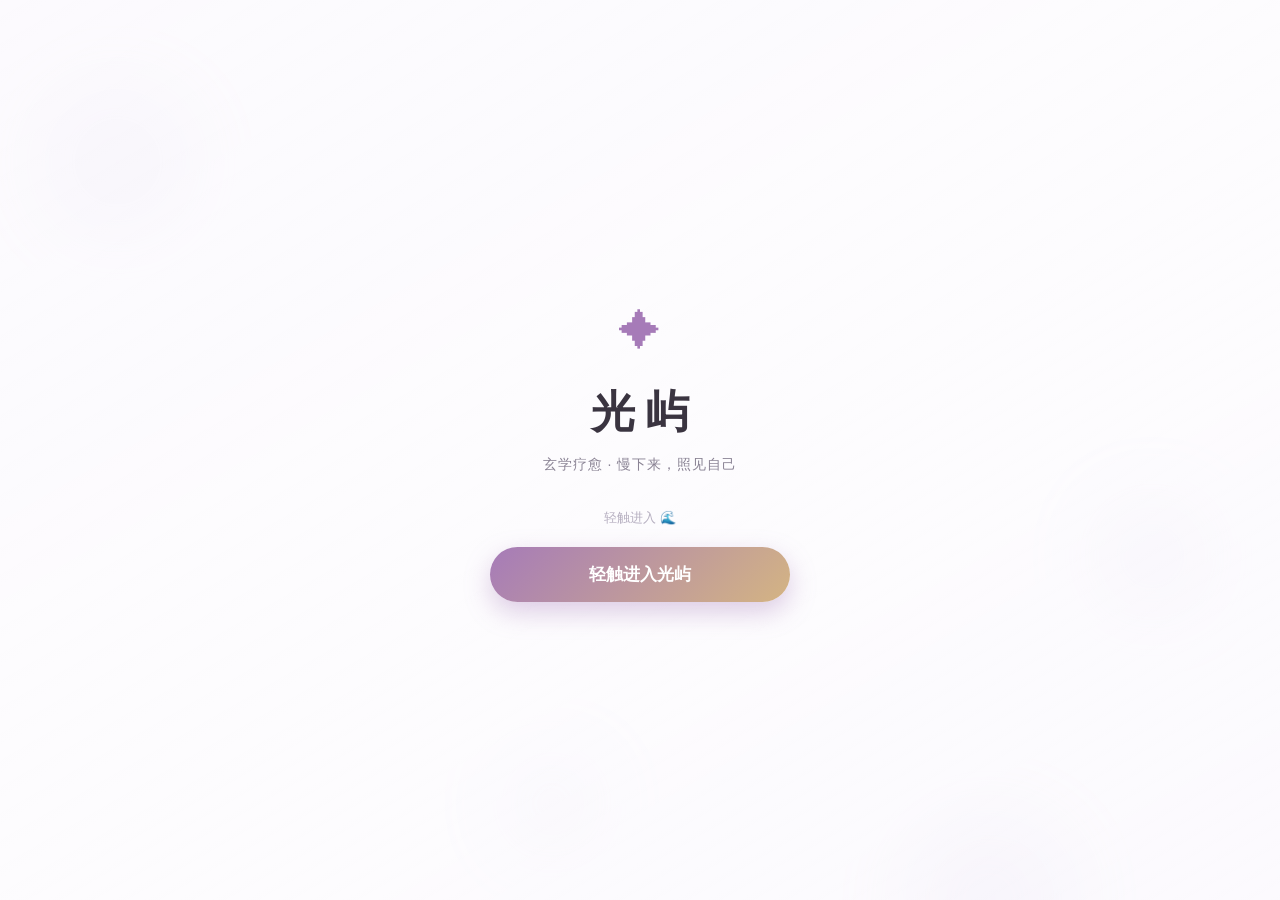
==== mp-mini/index.html @ 0a811ceb "xcx1.0 小程序1.0，缺少经文肯定语朗读版本" ====
<!DOCTYPE html>
<html lang="zh-CN">
<head>
  <meta charset="UTF-8">
  <meta name="viewport" content="width=device-width, initial-scale=1.0, maximum-scale=1.0, user-scalable=no">
  <meta name="theme-color" content="#faf7f2">
  <link rel="icon" href="data:image/svg+xml,%3Csvg xmlns='http://www.w3.org/2000/svg' viewBox='0 0 100 100'%3E%3Ctext y='0.9em' font-size='90'%3E%E2%9C%A6%3C/text%3E%3C/svg%3E">
  <title>光屿 · 玄学疗愈</title>
  <link rel="stylesheet" href="css/style.css">
</head>
<body>
  <!-- 顶部导航 -->
  <header class="topbar">
    <div class="topbar-inner">
      <div class="brand">
        <span class="brand-mark">✦</span>
        <span class="brand-name">光屿</span>
      </div>
      <div class="topbar-actions">
        <!-- 顶部音频按钮 已删除（小程序版无背景乐） -->
        <span class="date-label" id="todayLabel"></span>
      </div>
    </div>
  </header>

  <!-- 开屏 · 进入光屿 -->
  <div class="splash" id="splash">
    <div class="theme-bg" aria-hidden="true">
      <span class="orb o1"></span><span class="orb o2"></span><span class="orb o3"></span><span class="orb o4"></span>
    </div>
    <div class="splash-inner">
      <div class="splash-mark">✦</div>
      <h1 class="splash-name">光屿</h1>
      <p class="splash-sub">玄学疗愈 · 慢下来，照见自己</p>
      <p class="splash-tip" id="splashTip">轻触进入 🌊</p>
      <button class="splash-enter" id="btnEnter" type="button">轻触进入光屿</button>
    </div>
  </div>

  <!-- 主内容区 -->
  <main class="app">
    <!-- 页面：首页 -->
    <section class="page active" id="page-home">
      <!-- 今日肯定语卡片 已删除 -->

      <!-- 今日 Tips -->
      <div class="card tip-card">
        <div class="card-tag">今日小 Tips</div>
        <p class="tip-text" id="tipText">加载中…</p>
      </div>

      <!-- 每日一牌 -->
      <div class="card daily-card" id="dailyCard">
        <div class="card-tag">今日一牌 · 塔罗指引</div>
        <div class="daily-inner" id="dailyInner">
          <div class="daily-loading">正在抽牌…</div>
        </div>
        <div class="daily-actions">
          <button class="btn btn-ghost btn-sm" id="btnDailyShare" type="button">分享</button>
          <button class="btn btn-ghost btn-sm" id="btnDailyRedraw" type="button">再抽一次</button>
        </div>
      </div>

      <!-- 快速入口 -->
      <div class="quick-grid">
        <button class="quick-item" data-nav="wish">
          <span class="quick-icon">🌙</span>
          <span class="quick-label">许愿</span>
        </button>
        <button class="quick-item" data-nav="music">
          <span class="quick-icon">🎧</span>
          <span class="quick-label">定制音乐</span>
        </button>
      </div>
    </section>

    <!-- 页面：许愿显化 -->
    <section class="page" id="page-wish">
      <div class="page-head">
        <button class="btn-back" data-nav="home">‹</button>
        <h2 class="page-title">我的心愿</h2>
        <button class="btn btn-primary" id="btnNewWish" style="padding:8px 12px;font-size:18px;line-height:1;" title="许下心愿">+</button>
      </div>

      <div class="wish-list" id="wishList"></div>
      <div class="empty-state" id="wishEmpty">
        <p class="empty-icon">🕯️</p>
        <p>还没有愿望，许下你的第一个心愿吧</p>
      </div>
    </section>

    <!-- 页面：定制音乐 -->
    <section class="page" id="page-music">
      <div class="page-head">
        <button class="btn-back" data-nav="home">‹</button>
        <h2 class="page-title">定制音乐</h2>
      </div>
      <div class="subtabs" id="musicTabs">
        <button class="subtab active" type="button" data-sub="custom">🎵 定制</button>
        <button class="subtab" type="button" data-sub="lib">📚 伴奏库</button>
        <!-- 经文库子项已删除 -->
      </div>

      <!-- 定制流程 -->
      <div id="musicCustom">
      <div class="card">
        <div class="card-tag">定制你的高能量 Sub</div>
        <form id="musicForm" class="music-form">
          <div class="form-group">
            <label>显化目标</label>
            <div class="chip-group" id="goalChips">
              <button type="button" class="chip active" data-goal="爱情">爱情</button>
              <button type="button" class="chip" data-goal="财富">财富</button>
              <button type="button" class="chip" data-goal="健康">健康</button>
              <button type="button" class="chip" data-goal="内在平静">内在平静</button>
              <button type="button" class="chip" data-goal="事业">事业</button>
            </div>
          </div>
          <div class="form-group">
            <label>愿望提示词（告诉 AI 你想要什么）</label>
            <textarea id="wishPrompt" rows="2" maxlength="100" placeholder="例如：今年存下 20 万 / 想遇到对的人 / 想睡个好觉… AI 会为你自动匹配目标、风格和特效音"></textarea>
          </div>
          <div class="form-group">
            <label>能量频率</label>
            <div class="chip-group" id="freqChips">
              <button type="button" class="chip active" data-freq="432">432 Hz</button>
              <button type="button" class="chip" data-freq="528">528 Hz</button>
              <button type="button" class="chip" data-freq="639">639 Hz</button>
              <button type="button" class="chip" data-freq="741">741 Hz</button>
            </div>
          </div>
          <div class="form-group">
            <label>伴奏风格</label>
            <div class="chip-group" id="styleChips">
              <button type="button" class="chip active" data-style="auto">AI 自动匹配</button>
              <button type="button" class="chip" data-style="浪漫流行">浪漫流行</button>
              <button type="button" class="chip" data-style="轻快民谣">轻快民谣</button>
              <button type="button" class="chip" data-style="空灵氛围">空灵氛围</button>
              <button type="button" class="chip" data-style="钢琴叙事">钢琴叙事</button>
              <button type="button" class="chip" data-style="温暖治愈">温暖治愈</button>
              <button type="button" class="chip" data-style="清新流行">清新流行</button>
            </div>
          </div>
          <div class="form-group">
            <label>氛围特效音（可多选）</label>
            <div class="chip-group" id="fxChips">
              <button type="button" class="chip" data-fx="rain">🌧️ 细雨</button>
              <button type="button" class="chip" data-fx="waves">🌊 海浪</button>
              <button type="button" class="chip" data-fx="stream">🏞️ 溪流</button>
              <button type="button" class="chip" data-fx="fire">🔥 篝火</button>
              <button type="button" class="chip" data-fx="birds">🐦 鸟鸣</button>
              <button type="button" class="chip" data-fx="chime">🎐 风铃</button>
              <button type="button" class="chip" data-fx="coins">🪙 金币</button>
            </div>
          </div>
          <div class="form-group">
            <label>时长</label>
            <div class="chip-group" id="durChips">
              <button type="button" class="chip" data-dur="5">5 分钟</button>
              <button type="button" class="chip active" data-dur="10">10 分钟</button>
              <button type="button" class="chip" data-dur="15">15 分钟</button>
            </div>
          </div>
          <div class="form-group">
            <label>给这段音乐取名（可选）</label>
            <input type="text" id="musicName" placeholder="例如：睡前显化 · 爱情" maxlength="30">
          </div>
          <label class="toggle-row" style="display:none;">
            <input type="checkbox" id="withScripture">
            <span>📜 加入高能量肯定语（随音乐循环诵读）</span>
          </label>
          <button type="submit" class="btn btn-primary btn-block" id="btnGenerate">生成我的定制音乐</button>
        </form>
      </div>

      <!-- 生成结果 / 播放器（带主题动态背景） -->
      <div class="card player-card" id="playerCard" style="display:none;">
        <div class="theme-bg" aria-hidden="true">
          <canvas class="theme-fx"></canvas>
          <span class="orb o1"></span><span class="orb o2"></span><span class="orb o3"></span>
        </div>
        <div class="player-inner">
          <div class="player-visual" id="playerVisual" title="点击进入沉浸模式">✦</div>
          <div class="player-title" id="playerTitle">定制音乐</div>
          <div class="player-sub" id="playerSub"></div>
          <div class="player-controls">
            <button class="btn btn-primary" id="btnPlayPause">播放</button>
            <button class="btn btn-ghost" id="btnDownload">下载</button>
            <button class="btn btn-ghost" id="btnImmersive">沉浸</button>
          </div>
          <p class="player-note" id="playerNote"></p>
          <!-- 沉浸模式经文朗读 已删除 -->
        </div>
      </div>

      </div><!-- /musicCustom -->

      <!-- 伴奏库（内置免版权曲库 + 我的上传，统一搜索筛选） -->
      <div id="musicLib">
      <div class="card">
        <div class="card-tag">🎵 伴奏库</div>
        <p class="upload-hint">内置免版权合成曲库，开箱即播、可下载；也能上传你自己的 mp3 当专属伴奏。</p>
        <div class="lib-tools">
          <input type="text" id="libSearch" class="lib-search" placeholder="搜索曲名 / 标签 / 主题…">
          <div class="chip-group lib-filter" id="libFilterChips">
            <button type="button" class="chip active" data-goal="all">全部</button>
            <button type="button" class="chip" data-goal="爱情">爱情</button>
            <button type="button" class="chip" data-goal="财富">财富</button>
            <button type="button" class="chip" data-goal="健康">健康</button>
            <button type="button" class="chip" data-goal="内在平静">内在平静</button>
            <button type="button" class="chip" data-goal="事业">事业</button>
          </div>
        </div>
        <div class="lib-section">
          <div class="lib-section-title">✨ 预置曲库</div>
          <div class="music-list" id="presetList"></div>
        </div>
        <div class="lib-section">
          <div class="lib-section-title">📥 我上传的</div>
          <div class="form-group">
            <label>上传主题</label>
            <div class="chip-group" id="importGoalChips">
              <button type="button" class="chip active" data-goal="爱情">爱情</button>
              <button type="button" class="chip" data-goal="财富">财富</button>
              <button type="button" class="chip" data-goal="健康">健康</button>
              <button type="button" class="chip" data-goal="内在平静">内在平静</button>
              <button type="button" class="chip" data-goal="事业">事业</button>
            </div>
          </div>
          <button type="button" class="btn btn-ghost btn-block" id="btnImportMusic">＋ 上传音乐文件</button>
          <input type="file" id="importFileInput" accept="audio/*,.mp3,.wav,.m4a,.ogg" multiple style="display:none;">
          <div class="music-list" id="importList"></div>
        </div>
      </div>
      </div><!-- /musicLib -->

      <!-- 子板块：经文库 已删除 -->
    </section>

    <!-- 页面：占卜（塔罗 + 星骰） -->
    <section class="page" id="page-divination">
      <div class="page-head">
        <h2 class="page-title">🔮 占卜 · 指引</h2>
      </div>
      <div class="subtabs" id="divTabs">
        <button class="subtab active" type="button" data-sub="tarot">🔮 塔罗</button>
        <button class="subtab" type="button" data-sub="stardice">🔯 星骰</button>
        <button class="subtab" type="button" data-sub="oracle">🃏 神谕卡</button>
        <button class="subtab" type="button" data-sub="runes">ᚱ 卢恩</button>
        <button class="subtab" type="button" data-sub="pendulum">🪀 灵摆</button>
      </div>
      <div id="divTarot">
      <div class="page-head">
        <button class="btn-back" id="tarotBack" style="display:none;">‹</button>
        <h2 class="page-title" id="tarotTitle">🔮 塔罗 · 牌阵解读</h2>
      </div>

      <!-- 步骤一：提问 + 选排阵 -->
      <div class="card" id="tarotSetup">
        <div class="card-tag">先提问 · 选排阵 · 洗牌抽牌</div>
        <div class="form-group">
          <label>你此刻想问的问题（心里默念也行）</label>
          <textarea id="tarotQuestion" class="tarot-question" rows="2" maxlength="60" placeholder="例如：这段时间我在感情上该注意什么？"></textarea>
        </div>
        <div class="form-group">
          <label>选择排阵</label>
          <div class="spread-chips" id="spreadChips">
            <button type="button" class="spread-chip active" data-spread="time">三张阵 · 过去/现在/未来</button>
            <button type="button" class="spread-chip" data-spread="rel">关系阵 · 你/对方/走向</button>
            <button type="button" class="spread-chip" data-spread="choice">抉择阵 · 现状/A/B</button>
          </div>
        </div>
        <button type="button" class="btn btn-primary btn-block" id="btnShuffle">🔀 去洗牌抽牌</button>
        <p class="tarot-tip" id="tarotTip">写下问题、选好排阵，再洗牌抽牌。</p>
      </div>

      <!-- 步骤二：从 78 张里亲手抽牌 -->
      <div class="card" id="tarotDraw" style="display:none;">
        <div class="card-tag" id="tarotDrawTag">凭直觉抽牌</div>
        <div class="tarot-progress">
          <div class="tarot-progress-bar"><span class="tarot-progress-fill" id="tarotProgressFill"></span></div>
          <div class="tarot-progress-label" id="tarotProgressLabel">已抽 0 / 3</div>
        </div>
        <p class="tarot-tip" id="tarotDrawTip">闭上眼，凭第一直觉轻触牌背抽牌；抽满即自动开牌。</p>
        <div class="tarot-deck-grid" id="tarotDeckGrid"></div>
        <div class="tarot-actions">
          <button type="button" class="btn btn-ghost btn-sm" id="btnBackSetup">返回修改</button>
          <button type="button" class="btn btn-ghost btn-sm" id="btnReshuffle">重新洗牌</button>
        </div>
      </div>

      <!-- 步骤三：牌阵结果 + 解读 -->
      <div class="card" id="tarotResult" style="display:none;">
        <div class="card-tag" id="posCardTag">牌阵</div>
        <div class="tarot-positions" id="tarotPositions"></div>
        <div class="tarot-actions" id="tarotResultActions" style="display:none;">
          <button type="button" class="btn btn-ghost btn-sm" id="btnRedraw">重新抽牌</button>
          <button type="button" class="btn btn-ghost btn-sm" id="btnTarotShare">分享</button>
        </div>
      </div>

      <div class="card tarot-read-card" id="tarotRead" style="display:none;"></div>
      <div class="tarot-lightbox" id="tarotLightbox" style="display:none;"><div class="lb-body"></div></div>
      </div>

      <!-- 子板块：星骰（合并自原 page-stardice） -->
      <div id="divStardice" style="display:none;">
        <div class="page-head">
          <h2 class="page-title">🔯 星骰 · 星象指引</h2>
        </div>

        <div class="card">
          <div class="card-tag">三枚星骰 · 行星 / 星座 / 宫位</div>
          <p class="upload-hint">星骰（Astral Dice）是西方星象占卜：行星骰说「什么能量」、星座骰说「以什么姿态」、宫位骰说「落在哪个人生领域」。静心默念问题，掷下三枚。</p>
          <div class="form-group">
            <label>你此刻想问的问题（心里默念也行）</label>
            <textarea id="astroQuestion" class="tarot-question" rows="2" maxlength="60" placeholder="例如：这段时间我该把精力放在哪里？"></textarea>
          </div>
          <button type="button" class="btn btn-primary btn-block" id="btnAstroRoll">🎲 掷三枚星骰</button>
        </div>

        <div class="card" id="astroResult" style="display:none;">
          <div class="card-tag">星骰落定</div>
          <div class="astro-dice" id="astroDice"></div>
          <div class="astro-reading" id="astroReading"></div>
          <div class="tarot-actions">
            <button type="button" class="btn btn-ghost btn-sm" id="btnAstroAgain">再掷一次</button>
          </div>
        </div>

        <div class="card" id="astroHistoryCard" style="display:none;">
          <div class="card-tag">最近的星骰</div>
          <div id="astroHistory"></div>
        </div>
      </div>

      <!-- 子板块：神谕卡 -->
      <div id="divOracle" style="display:none;">
        <div class="page-head">
          <h2 class="page-title">🃏 神谕卡 · 直觉指引</h2>
        </div>
        <div class="card">
          <div class="card-tag">静心默念你的问题，抽一张</div>
          <p class="upload-hint">神谕卡是给直觉的一句温柔提醒，不是预言。你心里早就知道答案，它只是帮你听见。</p>
          <button type="button" class="btn btn-primary btn-block" id="btnOracleDraw">🃏 抽一张神谕卡</button>
        </div>
        <div class="card" id="oracleResult" style="display:none;">
          <div class="oracle-card" id="oracleCard"></div>
          <div class="tarot-actions">
            <button type="button" class="btn btn-ghost btn-sm" id="btnOracleAgain">再抽一张</button>
          </div>
        </div>
        <div class="card" id="oracleHistoryCard" style="display:none;">
          <div class="card-tag">最近抽过的神谕卡</div>
          <div id="oracleHistory"></div>
        </div>
      </div>

      <!-- 子板块：卢恩符文 -->
      <div id="divRunes" style="display:none;">
        <div class="page-head">
          <h2 class="page-title">ᚱ 卢恩符文 · 北欧古字母</h2>
        </div>
        <div class="card">
          <div class="card-tag">想一件事，掷出一枚符文</div>
          <p class="upload-hint">卢恩是北欧古老的符号，每一枚都带着一种能量与提醒。当作自我对话的入口就好。</p>
          <button type="button" class="btn btn-primary btn-block" id="btnRuneDraw">ᚱ 掷一枚符文</button>
        </div>
        <div class="card" id="runeResult" style="display:none;">
          <div class="rune-card" id="runeCard"></div>
          <div class="tarot-actions">
            <button type="button" class="btn btn-ghost btn-sm" id="btnRuneAgain">再掷一枚</button>
          </div>
        </div>
        <div class="card" id="runeHistoryCard" style="display:none;">
          <div class="card-tag">最近掷出的符文</div>
          <div id="runeHistory"></div>
        </div>
      </div>

      <!-- 子板块：灵摆 -->
      <div id="divPendulum" style="display:none;">
        <div class="page-head">
          <h2 class="page-title">🪀 灵摆 · 是/否指引</h2>
        </div>
        <div class="card">
          <div class="card-tag">在心里问一个能答"是/否"的问题</div>
          <p class="upload-hint">灵摆帮你把潜意识里的倾向，显成"是 / 否 / 再等等"。它映的是你已有的感觉，不是标准答案。</p>
          <div class="form-group">
            <label>你的问题（心里问也行）</label>
            <textarea id="pendulumQuestion" class="tarot-question" rows="2" maxlength="60" placeholder="例如：这件事现在适合推进吗？"></textarea>
          </div>
          <button type="button" class="btn btn-primary btn-block" id="btnPendulumAsk">🪀 让灵摆回答</button>
        </div>
        <div class="card" id="pendulumResult" style="display:none;">
          <div class="pendulum-ans" id="pendulumAns"></div>
          <div class="tarot-actions">
            <button type="button" class="btn btn-ghost btn-sm" id="btnPendulumAgain">再问一次</button>
          </div>
        </div>
        <div class="card" id="pendulumHistoryCard" style="display:none;">
          <div class="card-tag">最近的灵摆回答</div>
          <div id="pendulumHistory"></div>
        </div>
      </div>
    </section>

    <!-- 页面：命理（八字 + 紫微） -->
    <section class="page" id="page-destiny">
      <div class="page-head">
        <h2 class="page-title">📿 命理</h2>
      </div>
      <div class="subtabs" id="destTabs">
        <button class="subtab active" type="button" data-sub="fate">📿 八字</button>
        <button class="subtab" type="button" data-sub="ziwei">🪐 紫微斗数</button>
        <button class="subtab" type="button" data-sub="astro">🌞 星盘</button>
        <button class="subtab" type="button" data-sub="numero">🔢 数字命理</button>
      </div>
      <div id="destFate">
      <div class="page-head">
        <h2 class="page-title">📿 命理 · 八字</h2>
      </div>

      <div class="card">
        <div class="card-tag">你的四柱八字</div>
        <p class="upload-hint">输入出生信息，本地即时排盘。仅供趣味参考，不作专业命理依据。</p>
        <form id="fateForm" class="music-form">
          <div class="form-group">
            <label>出生日期</label>
            <input type="date" id="fateDate" required>
          </div>
          <div class="form-group">
            <label>出生时辰（可选，越准越完整）</label>
            <select id="fateHour">
              <option value="">不详 / 暂不填</option>
              <option value="0">子时 23:00–00:59</option>
              <option value="1">丑时 01:00–02:59</option>
              <option value="3">寅时 03:00–04:59</option>
              <option value="5">卯时 05:00–06:59</option>
              <option value="7">辰时 07:00–08:59</option>
              <option value="9">巳时 09:00–10:59</option>
              <option value="11">午时 11:00–12:59</option>
              <option value="13">未时 13:00–14:59</option>
              <option value="15">申时 15:00–16:59</option>
              <option value="17">酉时 17:00–18:59</option>
              <option value="19">戌时 19:00–20:59</option>
              <option value="21">亥时 21:00–22:59</option>
              <option value="23">晚子时 23:00–23:59（取次日日干）</option>
            </select>
          </div>
          <div class="form-group">
            <label>性别（可选，仅作记录）</label>
            <div class="chip-group" id="fateGenderChips">
              <button type="button" class="chip" data-gender="男">男</button>
              <button type="button" class="chip" data-gender="女">女</button>
            </div>
          </div>
          <button type="submit" class="btn btn-primary btn-block" id="btnFate">解读我的八字</button>
        </form>
      </div>

      <div class="card fate-result" id="fateResult" style="display:none;">
        <div class="fate-pillars" id="fatePillars"></div>
        <div class="fate-row">
          <span class="fate-k">日主</span>
          <span class="fate-v" id="fateDayMaster"></span>
        </div>
        <div class="fate-row">
          <span class="fate-k">身强身弱</span>
          <span class="fate-v" id="fateStrength"></span>
        </div>
        <div class="fate-elements">
          <div class="fate-elements-title">五行分布</div>
          <div class="wu-bars" id="fateWuBars"></div>
        </div>
        <div class="fate-note" id="fateNote"></div>
        <div class="tarot-actions"><button type="button" class="btn btn-ghost btn-sm" id="btnFateShare">分享</button></div>
        <p class="fate-disclaimer">＊ 以上为趣味算法排盘，节气以公历近似日期估算，仅供自我觉察与放松参考，请勿用于人生重大决策。</p>
      </div>
      </div>

      <!-- 子板块：紫微（合并自原 page-ziwei） -->
      <div id="destZiwei" style="display:none;">
        <div class="page-head">
          <h2 class="page-title">🪐 命理 · 紫微斗数</h2>
        </div>

        <div class="card">
          <div class="card-tag">排出你的紫微命盘</div>
          <p class="upload-hint">输入出生信息，本地即时排盘。趣味参考，不作专业命理依据。</p>
          <form id="ziweiForm" class="music-form">
            <div class="form-group">
              <label>出生日期</label>
              <input type="date" id="ziweiDate" required>
            </div>
            <div class="form-group">
              <label>出生时辰（可选，越准越完整）</label>
              <select id="ziweiHour">
                <option value="">不详 / 暂不填</option>
                <option value="0">子时 23:00–00:59</option>
                <option value="1">丑时 01:00–02:59</option>
                <option value="3">寅时 03:00–04:59</option>
                <option value="5">卯时 05:00–06:59</option>
                <option value="7">辰时 07:00–08:59</option>
                <option value="9">巳时 09:00–10:59</option>
                <option value="11">午时 11:00–12:59</option>
                <option value="13">未时 13:00–14:59</option>
                <option value="15">申时 15:00–16:59</option>
                <option value="17">酉时 17:00–18:59</option>
                <option value="19">戌时 19:00–20:59</option>
                <option value="21">亥时 21:00–22:59</option>
                <option value="23">晚子时 23:00–23:59（取次日日干）</option>
              </select>
            </div>
            <div class="form-group">
              <label>性别（可选，仅作记录）</label>
              <div class="chip-group" id="ziweiGenderChips">
                <button type="button" class="chip" data-gender="男">男</button>
                <button type="button" class="chip" data-gender="女">女</button>
              </div>
            </div>
            <button type="submit" class="btn btn-primary btn-block" id="btnZiwei">排出我的命盘</button>
          </form>
        </div>

        <div class="card ziwei-result" id="ziweiResult" style="display:none;">
          <div class="ziwei-summary" id="ziweiSummary"></div>
          <div class="ziwei-board" id="ziweiBoard"></div>
          <div class="ziwei-sihua" id="ziweiSihua"></div>
          <div class="ziwei-legend" id="ziweiLegend"></div>
          <div class="tarot-actions"><button type="button" class="btn btn-ghost btn-sm" id="btnZiweiShare">分享</button></div>
          <p class="ziwei-disclaimer">＊ 以上为趣味算法排盘，以公历生日近似（忽略精确农历/闰月/节气），仅供自我觉察与放松参考，请勿用于人生重大决策。</p>
        </div>
      </div>

      <!-- 子板块：西洋星盘（太阳 / 月亮 / 上升 排盘） -->
      <div id="destAstro" style="display:none;">
        <div class="page-head">
          <h2 class="page-title">🌞 命理 · 西洋星盘</h2>
        </div>
        <div class="card">
          <div class="card-tag">出生信息</div>
          <p class="upload-hint">填写出生日期、具体时间与出生地（市 + 区），为你排出十行星落座、十二宫位与相位，再做解读。时间的准确度直接决定上升与宫位，越准越接近真实。趣味参考，非专业占星依据。</p>
          <form id="astroForm" class="music-form">
            <div class="form-group">
              <label>出生日期</label>
              <input type="date" id="astroDate" required>
            </div>
            <div class="form-group">
              <label>出生时间</label>
              <input type="time" id="astroTime" required>
              <small class="form-hint">用于推算上升星座与十二宫位</small>
            </div>
            <div class="form-two">
              <div class="form-group">
                <label>出生城市</label>
                <select id="astroCity"></select>
              </div>
              <div class="form-group">
                <label>区 / 县</label>
                <select id="astroDistrict"></select>
              </div>
            </div>
            <button type="submit" class="btn btn-primary btn-block" id="btnAstro">排出我的星盘</button>
          </form>
        </div>
        <div class="card astro-result" id="astroResultNatal" style="display:none;">
          <div class="card-tag">本命星盘</div>
          <div class="chart-wrap" id="astroWheel"></div>
          <div class="chart-legend" id="astroLegend"></div>
          <div class="astro-big3" id="astroBig3"></div>
          <div class="astro-sec-title">行星落座</div>
          <div class="astro-table" id="astroPlanets"></div>
          <div class="astro-sec-title" id="astroAspectTitle">主要相位</div>
          <div class="astro-aspects" id="astroAspects"></div>
          <div class="astro-sec-title">解读</div>
          <div class="astro-readings" id="astroReadings"></div>
          <div class="tarot-actions">
            <button type="button" class="btn btn-ghost btn-sm" id="btnAstroSynastry">双人合盘</button>
            <button type="button" class="btn btn-ghost btn-sm" id="btnAstroShare">分享</button>
          </div>
          <div class="astro-synastry" id="astroSynastry" style="display:none;"></div>
        </div>
        <div class="card" id="astroWhistoryCard" style="display:none;">
          <div class="card-tag">排过的星盘</div>
          <div id="astroWhistory"></div>
        </div>
      </div>

      <!-- 子板块：数字命理 -->
      <div id="destNumero" style="display:none;">
        <div class="page-head">
          <h2 class="page-title">🔢 命理 · 数字命理</h2>
        </div>
        <div class="card">
          <div class="card-tag">生命数字 Life Path</div>
          <p class="upload-hint">用出生年月日算出你的生命数字，看看这辈子偏爱的节奏与课题。趣味参考。</p>
          <form id="numeroForm" class="music-form">
            <div class="form-group">
              <label>出生日期</label>
              <input type="date" id="numeroDate" required>
            </div>
            <button type="submit" class="btn btn-primary btn-block" id="btnNumero">算出我的生命数字</button>
          </form>
        </div>
        <div class="card numero-result" id="numeroResult" style="display:none;">
          <div class="numero-num" id="numeroNum"></div>
          <div class="numero-name" id="numeroName"></div>
          <div class="numero-text" id="numeroText"></div>
          <div class="tarot-actions">
            <button type="button" class="btn btn-ghost btn-sm" id="btnNumeroShare">分享</button>
          </div>
        </div>
      </div>
    </section>

    <!-- 页面：我的 -->
    <section class="page" id="page-mine">
      <div class="page-head">
        <h2 class="page-title">我的光屿</h2>
      </div>

      <!-- 身份区（展示态 / 编辑态） -->
      <div class="card mine-profile" id="mineProfileView">
        <div class="mine-hero">
          <button class="mine-avatar" id="mineAvatar" type="button" title="点击更换头像">🌟</button>
          <div class="mine-id">
            <div class="mine-name-row">
              <span class="mine-name" id="mineName">旅人</span>
              <span class="mine-badge" id="mineLevel">初见</span>
            </div>
            <div class="mine-mood" id="mineMood">在这里，慢下来，照见自己。</div>
            <div class="mine-since" id="mineSince"></div>
          </div>
          <button class="btn btn-ghost btn-sm" id="btnEditProfile" type="button">编辑</button>
        </div>
      </div>

      <div class="card mine-edit" id="mineProfileEdit" style="display:none;">
        <div class="card-tag">编辑我的资料</div>
        <div class="form-group">
          <label>选择头像</label>
          <div class="mine-avatar-grid" id="mineAvatarGrid"></div>
        </div>
        <div class="form-group">
          <label>昵称</label>
          <input type="text" id="editName" maxlength="12" placeholder="给自己起个名字">
        </div>
        <div class="form-group">
          <label>此刻心情 / 签名</label>
          <input type="text" id="editMood" maxlength="30" placeholder="写一句此刻的心情">
        </div>
        <div class="mine-edit-actions">
          <button class="btn btn-ghost btn-sm" id="btnCancelEdit" type="button">取消</button>
          <button class="btn btn-primary btn-sm" id="btnSaveProfile" type="button">保存</button>
        </div>
      </div>

      <!-- 数据看板 -->
      <div class="card">
        <div class="card-tag">我的疗愈足迹</div>
        <div class="mine-stats" id="mineStats"></div>
      </div>

      <!-- 命理画像速览 -->
      <div class="card" id="mineBaziCard">
        <div class="card-tag">命理画像 · 八字速览</div>
        <div id="mineBazi"></div>
      </div>

      <!-- 我的内容归档 -->
      <div class="card">
        <div class="card-tag">我的内容</div>
        <div class="mine-subtabs" id="mineSubTabs">
          <button class="mine-subtab active" type="button" data-arc="wishes">愿望</button>
          <button class="mine-subtab" type="button" data-arc="affirm">收藏肯定语</button>
          <button class="mine-subtab" type="button" data-arc="tarot">塔罗记录</button>
        </div>
        <div id="mineArchive"></div>
      </div>

      <!-- 成就分享卡 -->
      <div class="card">
        <div class="card-tag">成就分享卡</div>
        <p class="upload-hint">把你在光屿的疗愈足迹，生成一张专属卡片，保存或分享给朋友。</p>
        <button class="btn btn-primary btn-block" id="btnShareCard" type="button">生成我的光屿卡片</button>
        <div id="mineShareCard" style="display:none;"></div>
      </div>

      <!-- 升级 / 真人导师（规划入口） -->
      <div class="card">
        <div class="card-tag">进阶疗愈</div>
        <div class="mine-entry-list">
          <button class="mine-entry" id="entryVip" type="button">
            <span class="mine-entry-icon">👑</span>
            <span class="mine-entry-txt"><b>光屿会员</b><i>解锁全部频率 · AI 无限对话 · 专属牌阵</i></span>
            <span class="mine-entry-tag">规划中</span>
          </button>
          <button class="mine-entry" id="entryMentor" type="button">
            <span class="mine-entry-icon">🕊️</span>
            <span class="mine-entry-txt"><b>真人疗愈导师</b><i>1v1 对话 · 工作坊 · 定制疗程</i></span>
            <span class="mine-entry-tag">规划中</span>
          </button>
        </div>
      </div>

      <!-- 设置 -->
      <div class="card">
        <div class="card-tag">设置</div>
        <div class="mine-entry-list">
          <button class="mine-entry" id="btnExportData" type="button">
            <span class="mine-entry-icon">📤</span>
            <span class="mine-entry-txt"><b>导出我的数据</b><i>把愿望、记录备份成 JSON 文件</i></span>
            <span class="mine-entry-arrow">›</span>
          </button>
          <button class="mine-entry" id="btnClearData" type="button">
            <span class="mine-entry-icon">🧹</span>
            <span class="mine-entry-txt mine-danger"><b>清空本地数据</b><i>删除本机全部记录，不可恢复</i></span>
            <span class="mine-entry-arrow">›</span>
          </button>
        </div>
        <p class="mine-disclaimer">
          ＊ 你的数据全部保存在本机浏览器，不上传服务器。
          塔罗与命理内容为趣味参考，不构成专业心理或命理建议；
          如你正经历强烈情绪困扰，请及时寻求专业帮助。
        </p>
      </div>
    </section>

  </main>

  <!-- 底部 Tab 栏 -->
  <nav class="tabbar">
    <button class="tab-item active" data-nav="home">
      <span class="tab-icon">✦</span>
      <span class="tab-label">今日</span>
    </button>
    <button class="tab-item" data-nav="wish">
      <span class="tab-icon">🌙</span>
      <span class="tab-label">许愿</span>
    </button>
    <button class="tab-item" data-nav="music">
      <span class="tab-icon">🎧</span>
      <span class="tab-label">音乐</span>
    </button>
    <button class="tab-item" data-nav="divination">
      <span class="tab-icon">🔮</span>
      <span class="tab-label">占卜</span>
    </button>
    <button class="tab-item" data-nav="destiny">
      <span class="tab-icon">📿</span>
      <span class="tab-label">命理</span>
    </button>
    <button class="tab-item" data-nav="mine">
      <span class="tab-icon">🪷</span>
      <span class="tab-label">我的</span>
    </button>
  </nav>

  <!-- 许愿弹窗 -->
  <div class="modal" id="wishModal" style="display:none;">
    <div class="modal-mask" data-close="wishModal"></div>
    <div class="modal-body">
      <div class="modal-head">
        <h3 id="wishModalTitle">许下心愿</h3>
        <button class="modal-close" data-close="wishModal">✕</button>
      </div>
      <form id="wishForm">
        <div class="form-group">
          <label>你的愿望</label>
          <input type="text" id="wishText" placeholder="例如：今年遇到互相喜欢的人" maxlength="60" required>
        </div>
        <div class="form-group">
          <label>愿望分类</label>
          <div class="chip-group" id="wishCatChips">
            <button type="button" class="chip active" data-cat="爱情">爱情</button>
            <button type="button" class="chip" data-cat="事业">事业</button>
            <button type="button" class="chip" data-cat="财富">财富</button>
            <button type="button" class="chip" data-cat="健康">健康</button>
            <button type="button" class="chip" data-cat="成长">成长</button>
          </div>
        </div>
        <div class="form-group">
          <label>期望期限（可选）</label>
          <input type="date" id="wishDeadline">
        </div>
        <button type="submit" class="btn btn-primary btn-block">保存愿望</button>
      </form>
    </div>
  </div>

  <!-- 沉浸模式 / 播放屏保（全屏纯净主题图，无文字遮挡；点按屏幕唤出控件，3 秒后自动隐藏） -->
  <div class="screensaver" id="screensaver" style="display:none;">
    <div class="theme-bg" aria-hidden="true">
      <canvas class="theme-fx"></canvas>
      <span class="orb o1"></span><span class="orb o2"></span><span class="orb o3"></span><span class="orb o4"></span>
    </div>
    <!-- ssScripture 沉浸字幕 已删除 -->
    <div class="ss-content">
      <div class="ss-controls">
        <button class="btn btn-primary" id="btnSsPlay">暂停</button>
        <button class="btn btn-ghost" id="btnSsClose">退出沉浸</button>
      </div>
    </div>
  </div>

  <!-- Toast 提示 -->
  <div class="toast" id="toast"></div>

  <script src="js/data.js"></script>
  <script src="js/app.js"></script>
</body>
</html>
---- mp-mini/css/style.css ----
:root {
  --bg: #faf7f2;
  --bg-card: #ffffff;
  --ink: #3a3440;
  --ink-soft: #8a8394;
  --ink-faint: #b6afc0;
  --brand: #c9a5d6;      /* 温柔紫 */
  --brand-deep: #a67bb8;
  --brand-soft: #f0e7f5;
  --accent: #a67bb8;     /* 强调色（经文高亮 / 开关） */
  --gold: #d4b483;
  --gold-soft: #f7efe0;
  --rose: #e0a3b0;
  --line: #efe9f0;
  --shadow: 0 6px 24px rgba(160, 120, 180, 0.10);
  --radius: 18px;
  --radius-sm: 12px;
  --safe-bottom: env(safe-area-inset-bottom, 0px);
}

* { box-sizing: border-box; margin: 0; padding: 0; -webkit-tap-highlight-color: transparent; }

html, body {
  font-family: -apple-system, BlinkMacSystemFont, "PingFang SC", "Hiragino Sans GB", "Microsoft YaHei", sans-serif;
  background: var(--bg);
  color: var(--ink);
  font-size: 15px;
  line-height: 1.6;
  min-height: 100vh;
}

body { padding-bottom: 80px; }

/* ===== 顶部栏 ===== */
.topbar {
  position: sticky;
  top: 0;
  z-index: 20;
  background: rgba(250, 247, 242, 0.9);
  backdrop-filter: blur(10px);
  border-bottom: 1px solid var(--line);
}
.topbar-inner {
  max-width: 520px;
  margin: 0 auto;
  padding: 14px 20px 10px;
  display: flex;
  align-items: center;
  justify-content: space-between;
}
.brand { display: flex; align-items: center; gap: 8px; }
.brand-mark { color: var(--brand-deep); font-size: 20px; }
.brand-name { font-size: 19px; font-weight: 700; letter-spacing: 2px; }
.date-label { font-size: 13px; color: var(--ink-soft); }

/* ===== 主内容 ===== */
.app {
  max-width: 520px;
  margin: 0 auto;
  padding: 16px 16px 24px;
}

.page { display: none; }
.page.active { display: block; animation: fadeIn .3s ease; }
@keyframes fadeIn { from { opacity: 0; transform: translateY(6px); } to { opacity: 1; transform: none; } }

/* ===== 卡片 ===== */
.card {
  background: var(--bg-card);
  border-radius: var(--radius);
  padding: 20px;
  margin-bottom: 16px;
  box-shadow: var(--shadow);
}
.card-tag {
  font-size: 12px;
  color: var(--brand-deep);
  letter-spacing: 1px;
  margin-bottom: 10px;
  font-weight: 600;
}

/* ===== 肯定语 ===== */
.affirmation-card {
  background: linear-gradient(135deg, #f7ecf9, #fdf6f1);
  text-align: center;
}
.affirmation-text {
  font-size: 18px;
  line-height: 1.7;
  margin: 8px 0 8px;
  min-height: 60px;
  font-weight: 500;
}
.affirmation-source {
  font-size: 12px;
  color: var(--brand-deep);
  margin: 0 0 14px;
  opacity: .85;
}
.affirmation-actions { display: flex; justify-content: center; gap: 12px; }

.tip-text { font-size: 15px; color: var(--ink-soft); min-height: 40px; }
.tip-card .card-tag { color: var(--gold); }

/* ===== 快速入口 ===== */
.quick-grid { display: flex; gap: 14px; }
.quick-item {
  flex: 1;
  background: var(--bg-card);
  border: none;
  border-radius: var(--radius);
  padding: 20px;
  cursor: pointer;
  box-shadow: var(--shadow);
  display: flex;
  flex-direction: column;
  align-items: center;
  gap: 8px;
  transition: transform .15s ease;
}
.quick-item:active { transform: scale(.97); }
.quick-icon { font-size: 30px; }
.quick-label { font-size: 14px; color: var(--ink); font-weight: 600; }

/* ===== 页面头 ===== */
.page-head {
  display: flex;
  align-items: center;
  gap: 8px;
  margin-bottom: 16px;
  min-height: 40px;
  padding-right: 44px;
  position: relative;
}
.page-title { font-size: 18px; flex: 1; font-weight: 700; white-space: nowrap; overflow: hidden; text-overflow: ellipsis; }
#btnNewWish { position: absolute; right: 0; top: 50%; transform: translateY(-50%); }
.btn-back {
  width: 34px; height: 34px;
  border-radius: 50%;
  border: none;
  background: var(--bg-card);
  font-size: 22px;
  line-height: 1;
  cursor: pointer;
  color: var(--ink);
  box-shadow: var(--shadow);
}

/* ===== 按钮 ===== */
.btn {
  border: none;
  border-radius: var(--radius-sm);
  padding: 10px 16px;
  font-size: 14px;
  cursor: pointer;
  transition: opacity .15s ease, transform .1s ease;
  font-weight: 600;
}
.btn:active { transform: scale(.97); }
.btn-primary { background: var(--brand-deep); color: #fff; }
.btn-ghost { background: var(--brand-soft); color: var(--brand-deep); }
.btn-sm { padding: 7px 12px; font-size: 13px; }
.btn-block { width: 100%; padding: 13px; font-size: 15px; }

/* ===== 许愿列表 ===== */
.wish-item {
  background: var(--bg-card);
  border-radius: var(--radius);
  padding: 18px;
  margin-bottom: 14px;
  box-shadow: var(--shadow);
}
.wish-item-top { display: flex; justify-content: space-between; align-items: flex-start; gap: 10px; }
.wish-item-text { font-size: 16px; font-weight: 600; flex: 1; }
.wish-item-cat {
  font-size: 11px;
  color: var(--brand-deep);
  background: var(--brand-soft);
  padding: 2px 10px;
  border-radius: 20px;
  white-space: nowrap;
}
.wish-item-meta { font-size: 12px; color: var(--ink-faint); margin-top: 6px; }
.wish-progress { margin-top: 12px; }
.wish-progress-bar { height: 6px; background: var(--line); border-radius: 3px; overflow: hidden; }
.wish-progress-fill { height: 100%; background: linear-gradient(90deg, var(--brand), var(--brand-deep)); border-radius: 3px; transition: width .4s ease; }
.wish-progress-label { font-size: 12px; color: var(--ink-soft); margin-top: 6px; }
.wish-item-actions { display: flex; gap: 8px; margin-top: 14px; }
.wish-item-actions .btn { flex: 1; }
.btn-danger { background: #fbeaec; color: #c96a7c; }

.empty-state { text-align: center; color: var(--ink-faint); padding: 40px 0; }
.empty-icon { font-size: 40px; margin-bottom: 10px; }

/* ===== 表单 ===== */
.form-group { margin-bottom: 16px; }
.form-group label { display: block; font-size: 13px; color: var(--ink-soft); margin-bottom: 8px; font-weight: 600; }
.form-group input[type="text"],
.form-group input[type="date"],
.form-group textarea {
  width: 100%;
  border: 1px solid var(--line);
  border-radius: var(--radius-sm);
  padding: 11px 14px;
  font-size: 15px;
  color: var(--ink);
  background: var(--bg);
  font-family: inherit;
  resize: vertical;
  line-height: 1.6;
}
.form-group input:focus,
.form-group textarea:focus { outline: none; border-color: var(--brand); }
.form-group textarea::placeholder { color: var(--ink-faint); }

.chip-group { display: flex; flex-wrap: wrap; gap: 8px; }
.chip {
  border: 1px solid var(--line);
  background: var(--bg);
  color: var(--ink-soft);
  padding: 7px 14px;
  border-radius: 20px;
  font-size: 13px;
  cursor: pointer;
  transition: all .15s ease;
}
.chip.active {
  background: var(--brand-soft);
  color: var(--brand-deep);
  border-color: var(--brand);
  font-weight: 600;
}

/* ===== 播放器 ===== */
.player-card { text-align: center; position: relative; overflow: hidden; }

/* ===== 主题动态背景：实景照片 + 柔和遮罩 + 漂浮光斑 ===== */
.theme-bg {
  position: absolute;
  inset: -20%;
  z-index: 0;
  background-image: var(--timg);
  background-position: center;
  background-size: cover;
  background-color: #f6f2fb;
  transform: scale(1.06);
  animation: themeZoom 28s ease-in-out infinite alternate;
}
.theme-bg::after {
  content: '';
  position: absolute;
  inset: 0;
  background: linear-gradient(150deg, rgba(255,255,255,0.62), rgba(255,255,255,0.76) 55%, rgba(255,255,255,0.60));
}
.screensaver .theme-bg::after {
  background: linear-gradient(150deg, rgba(255,255,255,0.16), rgba(255,255,255,0.26) 55%, rgba(255,255,255,0.14));
}
/* 动态特效层（canvas 粒子）：压在柔光遮罩之上，让背景持续流动 */
.theme-fx {
  position: absolute;
  inset: 0;
  width: 100%;
  height: 100%;
  z-index: 1;
  pointer-events: none;
}
@keyframes themeZoom {
  0% { transform: scale(1.06) translate(0.9%, 0.6%); }
  100% { transform: scale(1.13) translate(-0.9%, -0.6%); }
}
.orb {
  position: absolute;
  border-radius: 50%;
  background: var(--torb);
  filter: blur(34px);
  opacity: 0.35;
  animation: orbFloat 18s ease-in-out infinite;
}
.orb.o1 { width: 140px; height: 140px; left: 6%; top: 12%; }
.orb.o2 { width: 110px; height: 110px; right: 8%; top: 55%; animation-delay: -6s; animation-duration: 22s; }
.orb.o3 { width: 90px; height: 90px; left: 40%; bottom: 8%; animation-delay: -11s; animation-duration: 26s; }
.orb.o4 { width: 160px; height: 160px; right: 18%; bottom: -6%; animation-delay: -3s; animation-duration: 30s; }
@keyframes orbFloat {
  0%, 100% { transform: translate(0, 0) scale(1); }
  33% { transform: translate(26px, -30px) scale(1.12); }
  66% { transform: translate(-22px, 24px) scale(0.94); }
}
/* 五个主题配图 */
.theme-love    { --timg: url('../img/love.png');    --torb: rgba(239,154,184,0.45); }
.theme-wealth  { --timg: url('../img/wealth.png');  --torb: rgba(230,194,110,0.45); }
.theme-health  { --timg: url('../img/health.png');  --torb: rgba(143,201,163,0.45); }
.theme-calm    { --timg: url('../img/calm.png');    --torb: rgba(152,174,224,0.45); }
.theme-career  { --timg: url('../img/career.png');  --torb: rgba(131,191,201,0.45); }
.theme-default { --timg: url('../img/calm.png');    --torb: rgba(179,157,219,0.45); }

.player-inner { position: relative; z-index: 1; }

/* ===== 沉浸模式 / 播放屏保：全屏纯净图片，无文字遮挡 ===== */
.screensaver {
  position: fixed;
  inset: 0;
  z-index: 200;
  display: flex;
  align-items: center;
  justify-content: center;
  opacity: 0;
  transition: opacity 0.45s ease;
  background: #f6f2fb;
}
.screensaver.show { opacity: 1; }
.screensaver .theme-bg { inset: 0; opacity: 1; }
/* 控件固定在底部居中，自动隐藏（淡出后不可点） */
.ss-content {
  position: absolute;
  left: 0;
  right: 0;
  bottom: 36px;
  z-index: 1;
  display: flex;
  justify-content: center;
  padding: 0 24px;
  transition: opacity 0.5s ease;
}
.ss-content.hide { opacity: 0; pointer-events: none; }
.ss-controls { display: flex; justify-content: center; gap: 12px; }

/* 沉浸模式经文（居中、逐行呼吸式高亮） */
.ss-scripture {
  position: absolute;
  left: 0; right: 0;
  top: 50%;
  transform: translateY(-50%);
  z-index: 1;
  padding: 0 30px;
  display: flex;
  flex-direction: column;
  align-items: center;
  justify-content: center;
  gap: 16px;
  max-height: 72%;
  overflow-y: auto;
  scroll-behavior: smooth;
  justify-content: flex-start;
  padding-top: 8px;
  text-align: center;
  pointer-events: none;
}
.ss-scripture .sr-line {
  font-size: 20px;
  line-height: 1.8;
  letter-spacing: 0.5px;
  color: var(--ink);
  opacity: 0.32;
  transition: opacity 0.7s ease, transform 0.7s ease, color 0.7s ease;
}
.ss-scripture .sr-line.sr-active {
  opacity: 1;
  transform: scale(1.05);
  color: var(--brand-deep);
  font-weight: 500;
}

.player-visual {
  width: 72px; height: 72px;
  margin: 0 auto 12px;
  border-radius: 50%;
  background: linear-gradient(135deg, var(--brand-soft), var(--gold-soft));
  display: flex; align-items: center; justify-content: center;
  font-size: 30px;
  color: var(--brand-deep);
  animation: pulse 2.4s ease-in-out infinite;
}
@keyframes pulse { 0%,100% { transform: scale(1); } 50% { transform: scale(1.08); } }
.player-title { font-size: 17px; font-weight: 700; }
.player-sub { font-size: 13px; color: var(--ink-soft); margin-top: 4px; }
.player-controls { display: flex; justify-content: center; gap: 12px; margin-top: 16px; }
.player-note { font-size: 12px; color: var(--ink-faint); margin-top: 12px; }
.player-visual.playing { animation-duration: 1.2s; }

/* ===== 经文伴读 ===== */
.toggle-row {
  display: flex; align-items: center; gap: 8px;
  font-size: 13px; color: var(--ink-soft);
  padding: 4px 2px 12px; cursor: pointer; user-select: none;
}
.toggle-row input { width: 16px; height: 16px; accent-color: var(--accent); flex: none; }
.scripture-box {
  margin-top: 14px; padding: 14px 14px 12px;
  background: rgba(255,255,255,0.55);
  border: 1px solid var(--line); border-radius: 14px;
  text-align: left;
}
.scripture-head { display: flex; align-items: center; justify-content: space-between; margin-bottom: 8px; }
.scripture-title { font-size: 13px; font-weight: 700; color: var(--ink-soft); }
.scripture-text { font-size: 14px; line-height: 2; color: var(--ink); max-height: 9.5em; overflow-y: auto; scroll-behavior: smooth; padding-right: 4px; }
.scripture-text .sr-line { transition: color .3s, opacity .3s, transform .3s; opacity: .5; }
.scripture-text .sr-line.sr-active { opacity: 1; color: var(--accent); font-weight: 600; transform: translateX(2px); }

/* ===== 塔罗 · 牌阵解读 ===== */
.tarot-tip { font-size: 12px; color: var(--ink-soft); text-align: center; margin: 10px 0 0; }
.tarot-question { width: 100%; border: 1px solid var(--line); border-radius: 12px; padding: 10px 12px; font: inherit; font-size: 14px; color: var(--ink); background: #fff; resize: none; box-sizing: border-box; }
.tarot-question:focus { outline: none; border-color: var(--accent); }
.spread-chips { display: flex; flex-direction: column; gap: 8px; }
.spread-chip { border: 1px solid var(--line); background: #fff; border-radius: 12px; padding: 10px 12px; font: inherit; font-size: 13px; color: var(--ink-soft); cursor: pointer; text-align: left; transition: all .15s ease; }
.spread-chip.active { border-color: var(--accent); background: #f6ecfb; color: var(--ink); font-weight: 600; }
.tarot-positions { display: grid; grid-template-columns: repeat(3, 1fr); gap: 10px; margin-top: 4px; }
.tarot-pos { display: flex; flex-direction: column; align-items: center; gap: 6px; }
.tarot-pos-label { font-size: 12px; color: var(--gold); letter-spacing: 1px; font-weight: 600; }
.tarot-card-wrap { width: 100%; display: flex; justify-content: center; perspective: 600px; }
.tarot-card-wrap.flip { animation: tarotFlip .55s ease; }
.tarot-down {
  width: 100%; aspect-ratio: 5 / 7; border-radius: 10px; cursor: pointer;
  background: linear-gradient(150deg, #b89ad0, #8a6fb0);
  color: #fff; display: flex; align-items: center; justify-content: center;
  box-shadow: 0 4px 12px rgba(138,111,176,.28); border: 1px solid rgba(255,255,255,.4);
  font-size: 20px;
}
.tarot-down:hover { transform: translateY(-3px); box-shadow: 0 8px 20px rgba(138,111,176,.35); }
.tarot-down:active { transform: scale(.96); }
.tarot-up { width: 100%; cursor: zoom-in; display: flex; flex-direction: column; align-items: center; gap: 4px; }
.tarot-up .tarot-svg { width: 86px; height: auto; display: block; filter: drop-shadow(0 4px 10px rgba(138,111,176,.25)); border-radius: 10px; }
.tarot-up-name { font-size: 11px; color: var(--ink-soft); text-align: center; }
.tarot-up-name .orient { color: var(--accent); font-weight: 700; }
.tarot-up-name .orient.rev { color: #c9893f; }
.tarot-actions { display: flex; gap: 10px; justify-content: center; margin-top: 12px; }
.tarot-read-card { display: none; }
.tarot-big-row { display: grid; grid-template-columns: repeat(3, 1fr); gap: 10px; margin: 6px 0 12px; }
.tarot-big { display: flex; flex-direction: column; align-items: center; gap: 4px; }
.tarot-big-svg .tarot-svg { width: 110px; height: auto; display: block; filter: drop-shadow(0 6px 14px rgba(138,111,176,.3)); border-radius: 12px; }
.tarot-big-role { font-size: 12px; color: var(--gold); font-weight: 700; }
.tarot-big-name { font-size: 12px; color: var(--ink-soft); text-align: center; }
.tarot-big-name .orient { color: var(--accent); font-weight: 700; }
.tarot-big-name .orient.rev { color: #c9893f; }
.tarot-reading { font-size: 13px; line-height: 1.8; color: var(--ink-soft); }
.tarot-reading p { margin: 0 0 8px; }
.tarot-lightbox { position: fixed; inset: 0; background: rgba(40,28,20,.7); display: none; align-items: center; justify-content: center; z-index: 60; padding: 20px; }
.lb-body { background: #fff; border-radius: 18px; padding: 16px; display: flex; flex-direction: column; align-items: center; gap: 8px; max-width: 90%; }
.lb-body .tarot-svg { width: 220px; height: auto; display: block; }
.lb-name { font-size: 14px; font-weight: 700; color: var(--ink); }
@keyframes tarotFlip { 0% { transform: rotateY(90deg); opacity: .2; } 100% { transform: rotateY(0); opacity: 1; } }
@keyframes tarotIn { from { opacity: 0; transform: translateY(10px); } to { opacity: 1; transform: none; } }

/* 抽牌阶段：78 张卡背网格 + 进度 */
.tarot-progress { margin: 6px 0 10px; }
.tarot-progress-bar { height: 6px; background: var(--line); border-radius: 3px; overflow: hidden; }
.tarot-progress-fill { display: block; height: 100%; width: 0; background: linear-gradient(90deg, var(--brand), var(--brand-deep)); border-radius: 3px; transition: width .35s ease; }
.tarot-progress-label { font-size: 12px; color: var(--ink-soft); margin-top: 6px; text-align: center; }
.tarot-deck-grid { display: grid; grid-template-columns: repeat(auto-fill, minmax(52px, 1fr)); gap: 6px; margin-top: 6px; }
.tarot-deck-card { position: relative; border: none; background: none; padding: 0; cursor: pointer; border-radius: 7px; aspect-ratio: 180 / 300; overflow: hidden; transition: transform .12s ease, box-shadow .12s ease; }
.tarot-deck-card:hover { transform: translateY(-2px); }
.tarot-deck-card:active { transform: scale(.94); }
.tarot-deck-back { display: flex; align-items: center; justify-content: center; width: 100%; height: 100%; background: linear-gradient(160deg, #6a4f8f, #4a3568); border: 1px solid #8a6fb0; border-radius: 7px; box-shadow: inset 0 0 0 2px rgba(255,255,255,.12); }
.tarot-deck-mark { color: #e9c39a; font-size: 15px; opacity: .9; }
.tarot-deck-card.drawn { cursor: default; }
.tarot-deck-card .tarot-svg { width: 100%; height: auto; display: block; border-radius: 7px; filter: drop-shadow(0 3px 8px rgba(138,111,176,.3)); }
.tarot-deck-check { position: absolute; top: 3px; right: 3px; width: 17px; height: 17px; line-height: 17px; text-align: center; border-radius: 50%; background: var(--brand-deep); color: #fff; font-size: 11px; box-shadow: 0 1px 4px rgba(0,0,0,.3); }


/* ===== 音乐库列表 ===== */
.music-item {
  display: flex; align-items: center; gap: 12px;
  padding: 12px 0;
  border-bottom: 1px solid var(--line);
  cursor: pointer;
}
.music-item:last-child { border-bottom: none; }
.music-item-icon {
  width: 44px; height: 44px;
  border-radius: 12px;
  background: var(--brand-soft);
  display: flex; align-items: center; justify-content: center;
  font-size: 20px;
  flex-shrink: 0;
}
.music-item-info { flex: 1; }
.music-item-title { font-size: 15px; font-weight: 600; }
.music-item-sub { font-size: 12px; color: var(--ink-faint); }

/* ===== 导入伴奏 ===== */
.upload-hint { font-size: 12px; color: var(--ink-faint); margin: 0 0 12px; line-height: 1.5; }
.empty-hint { font-size: 13px; color: var(--ink-faint); text-align: center; padding: 16px 0; }
.del-import { flex-shrink: 0; color: var(--ink-faint); }

/* ===== 伴奏库（搜索 / 筛选 / 分组） ===== */
.lib-tools { display: flex; flex-direction: column; gap: 10px; margin: 4px 0 14px; }
.lib-search {
  width: 100%;
  border: 1px solid var(--line);
  border-radius: var(--radius-sm);
  padding: 10px 14px;
  font-size: 14px;
  color: var(--ink);
  background: var(--bg);
}
.lib-search:focus { outline: none; border-color: var(--brand); }
.lib-filter { flex-wrap: wrap; }
.lib-section { margin-top: 14px; }
.lib-section-title { font-size: 13px; font-weight: 700; color: var(--ink-soft); margin: 6px 0 2px; }
.lib-empty { font-size: 13px; color: var(--ink-faint); padding: 10px 0; text-align: center; }

/* ===== 底部 Tab ===== */
.tabbar {
  position: fixed;
  bottom: 0; left: 0; right: 0;
  background: rgba(255,255,255,.96);
  backdrop-filter: blur(10px);
  border-top: 1px solid var(--line);
  display: flex;
  max-width: 520px;
  margin: 0 auto;
  padding-bottom: var(--safe-bottom);
  z-index: 30;
}
.tab-item {
  flex: 1;
  border: none;
  background: none;
  padding: 10px 0 8px;
  cursor: pointer;
  display: flex;
  flex-direction: column;
  align-items: center;
  gap: 2px;
  color: var(--ink-faint);
}
.tab-icon { font-size: 20px; }
.tab-label { font-size: 11px; }
.tab-item.active { color: var(--brand-deep); }
.tab-item.active .tab-label { font-weight: 700; }
@media (max-width: 380px) {
  .tab-item { padding: 8px 0 7px; gap: 1px; }
  .tab-icon { font-size: 18px; }
  .tab-label { font-size: 10px; }
}

/* ===== 弹窗 ===== */
.modal { position: fixed; inset: 0; z-index: 50; display: flex; align-items: flex-end; justify-content: center; }
.modal-mask { position: absolute; inset: 0; background: rgba(50,40,60,.4); }
.modal-body {
  position: relative;
  width: 100%;
  max-width: 520px;
  background: var(--bg-card);
  border-radius: 24px 24px 0 0;
  padding: 22px 20px 30px;
  animation: slideUp .28s ease;
}
@keyframes slideUp { from { transform: translateY(100%); } to { transform: none; } }
.modal-head { display: flex; justify-content: space-between; align-items: center; margin-bottom: 18px; }
.modal-head h3 { font-size: 18px; }
.modal-close {
  width: 30px; height: 30px;
  border: none; border-radius: 50%;
  background: var(--bg);
  color: var(--ink-soft);
  font-size: 14px;
  cursor: pointer;
}

/* ===== Toast ===== */
.toast {
  position: fixed;
  bottom: 90px;
  left: 50%;
  transform: translateX(-50%) translateY(20px);
  background: rgba(60,50,70,.92);
  color: #fff;
  padding: 10px 22px;
  border-radius: 24px;
  font-size: 14px;
  opacity: 0;
  transition: all .3s ease;
  z-index: 100;
  pointer-events: none;
}
.toast.show { opacity: 1; transform: translateX(-50%) translateY(0); }

/* ===== 命理 / 八字 ===== */
.fate-result { animation: fadeIn .3s ease; }
.fate-pillars { display: flex; justify-content: space-between; gap: 8px; margin: 10px 0 14px; }
.fate-pillar {
  flex: 1;
  text-align: center;
  background: var(--brand-soft);
  border-radius: var(--radius-sm);
  padding: 12px 4px;
}
.fate-col-label { font-size: 12px; color: var(--ink-soft); margin-bottom: 8px; }
.fate-gz { display: flex; flex-direction: column; gap: 6px; align-items: center; }
.fate-gan { font-size: 28px; font-weight: 600; color: var(--brand-deep); line-height: 1; }
.fate-zhi { font-size: 22px; color: var(--ink); line-height: 1; }
.fate-row {
  display: flex;
  justify-content: space-between;
  align-items: center;
  padding: 9px 0;
  border-top: 1px solid var(--line);
}
.fate-row:first-of-type { border-top: none; }
.fate-k { color: var(--ink-soft); font-size: 14px; }
.fate-v { font-weight: 600; font-size: 15px; }
.fate-elements { margin-top: 14px; }
.fate-elements-title { font-size: 13px; color: var(--ink-soft); margin-bottom: 10px; }
.wu-bar-row { display: flex; align-items: center; gap: 10px; margin-bottom: 8px; }
.wu-name { width: 20px; font-size: 14px; color: var(--ink); text-align: center; flex: none; }
.wu-track { flex: 1; height: 10px; background: rgba(0,0,0,.06); border-radius: 6px; overflow: hidden; }
.wu-fill { display: block; height: 100%; border-radius: 6px; transition: width .4s ease; }
.wu-cnt { width: 16px; text-align: right; font-size: 13px; color: var(--ink-soft); flex: none; }
.fate-note {
  margin-top: 16px;
  background: var(--brand-soft);
  border-radius: var(--radius-sm);
  padding: 14px 16px;
  font-size: 14px;
  line-height: 1.75;
}
.fate-note p { margin: 5px 0; }
.fate-line { color: var(--ink); }
.fate-strength { color: var(--brand-deep); font-weight: 600; }
.fate-yong { color: var(--ink-soft); }
.fate-disclaimer { font-size: 11px; color: var(--ink-soft); margin-top: 14px; line-height: 1.6; }

/* ===== 通用空态提示（伴奏库 / 个人主页归档共用）===== */
.empty-hint {
  font-size: 13px;
  color: var(--ink-faint);
  text-align: center;
  padding: 22px 12px;
  line-height: 1.7;
}

/* ===== 个人主页（我的光屿）===== */
.mine-hero { display: flex; align-items: center; gap: 14px; }
.mine-avatar {
  width: 62px; height: 62px; flex: none;
  border: none; border-radius: 50%;
  background: linear-gradient(135deg, var(--brand-soft), var(--gold-soft));
  box-shadow: 0 4px 14px rgba(166, 123, 184, 0.18);
  font-size: 30px; line-height: 1;
  cursor: pointer;
  display: flex; align-items: center; justify-content: center;
  transition: transform .2s ease;
}
.mine-avatar:active { transform: scale(.93); }
.mine-id { flex: 1; min-width: 0; }
.mine-name-row { display: flex; align-items: center; gap: 8px; }
.mine-name { font-size: 19px; font-weight: 700; color: var(--ink); }
.mine-badge {
  font-size: 11px; color: var(--brand-deep);
  background: var(--brand-soft);
  border-radius: 20px; padding: 2px 9px;
  white-space: nowrap;
}
.mine-mood { font-size: 13px; color: var(--ink-soft); margin-top: 5px; line-height: 1.5; }
.mine-since { font-size: 11px; color: var(--ink-faint); margin-top: 6px; }

/* 资料编辑 */
.mine-avatar-grid { display: grid; grid-template-columns: repeat(6, 1fr); gap: 8px; }
.mine-avatar-opt {
  aspect-ratio: 1; border: 2px solid transparent;
  background: var(--bg); border-radius: 14px;
  font-size: 22px; cursor: pointer;
  display: flex; align-items: center; justify-content: center;
  transition: all .15s ease;
}
.mine-avatar-opt.active { border-color: var(--brand-deep); background: var(--brand-soft); transform: scale(1.05); }
.mine-edit-actions { display: flex; gap: 10px; }
.mine-edit-actions .btn { flex: 1; }

/* 数据看板 */
.mine-stats { display: grid; grid-template-columns: repeat(3, 1fr); gap: 10px; }
.mine-stat {
  background: var(--bg);
  border-radius: var(--radius-sm);
  padding: 14px 8px;
  text-align: center;
}
.mine-stat-v { font-size: 22px; font-weight: 700; color: var(--brand-deep); line-height: 1.2; }
.mine-stat-k { font-size: 11px; color: var(--ink-soft); margin-top: 5px; }

/* 命理速览 */
.mine-bazi-row {
  display: flex; justify-content: space-between; align-items: center; gap: 12px;
  padding: 10px 0; border-bottom: 1px solid var(--line);
}
.mine-bazi-row:last-of-type { border-bottom: none; }
.mine-bazi-row span { font-size: 13px; color: var(--ink-soft); flex: none; }
.mine-bazi-row b { font-size: 14px; color: var(--ink); text-align: right; }
.mine-bazi-note {
  margin: 12px 0;
  background: var(--brand-soft);
  border-radius: var(--radius-sm);
  padding: 12px 14px;
  font-size: 13px; line-height: 1.7; color: var(--ink);
}

/* 归档子标签 */
.mine-subtabs { display: flex; gap: 8px; margin-bottom: 14px; }
.mine-subtab {
  flex: 1; padding: 8px 6px;
  border: none; border-radius: 20px;
  background: var(--bg); color: var(--ink-soft);
  font-size: 13px; cursor: pointer;
  transition: all .15s ease;
}
.mine-subtab.active { background: var(--brand-soft); color: var(--brand-deep); font-weight: 600; }

/* 合并板块子导航（占卜：塔罗/星骰；命理：八字/紫微） */
.subtabs { display: flex; gap: 8px; margin-bottom: 14px; }
.subtab {
  flex: 1; padding: 10px 6px;
  border: none; border-radius: 20px;
  background: var(--bg); color: var(--ink-soft);
  font-size: 14px; cursor: pointer;
  transition: all .15s ease;
}
.subtab.active { background: var(--brand-soft); color: var(--brand-deep); font-weight: 600; }

/* 窄屏（手机）下子导航改为横向滚动，避免 5 个占卜子项被挤扁/截断 */
@media (max-width: 480px) {
  .subtabs { overflow-x: auto; flex-wrap: nowrap; -webkit-overflow-scrolling: touch; scrollbar-width: none; margin-bottom: 14px; padding-bottom: 2px; }
  .subtabs::-webkit-scrollbar { display: none; }
  .subtab { flex: 0 0 auto; white-space: nowrap; padding: 10px 14px; }
}

/* 归档列表 */
.mine-arc-item {
  background: var(--bg);
  border-radius: var(--radius-sm);
  padding: 12px 14px;
  margin-bottom: 8px;
}
.mine-arc-item:last-child { margin-bottom: 0; }
.mine-arc-top { display: flex; justify-content: space-between; align-items: center; gap: 10px; margin-bottom: 6px; }
.mine-arc-cat {
  font-size: 11px; color: var(--brand-deep);
  background: var(--brand-soft);
  border-radius: 20px; padding: 2px 9px; flex: none;
}
.mine-arc-sub { font-size: 11px; color: var(--ink-faint); flex: none; }
.mine-arc-text { font-size: 14px; color: var(--ink); line-height: 1.6; word-break: break-word; }
.mine-arc-cards { font-size: 12px; color: var(--ink-soft); margin-top: 6px; line-height: 1.6; }
.mine-arc-text-only { font-size: 14px; color: var(--ink); line-height: 1.7; }

/* 分享卡 */
.share-card {
  margin-top: 14px;
  border-radius: var(--radius);
  padding: 26px 20px 20px;
  text-align: center;
  background:
    radial-gradient(120% 90% at 15% 0%, rgba(201,165,214,.35), transparent 55%),
    radial-gradient(110% 80% at 100% 30%, rgba(212,180,131,.28), transparent 55%),
    radial-gradient(120% 90% at 40% 110%, rgba(224,163,176,.28), transparent 55%),
    linear-gradient(160deg, #f7f0fa, #efe6f6 55%, #f9f0e9);
  box-shadow: var(--shadow);
}
.share-card-top { font-size: 20px; font-weight: 700; color: var(--ink); }
.share-card-level { font-size: 12px; color: var(--brand-deep); margin-top: 6px; }
.share-card-stats {
  display: grid; grid-template-columns: repeat(4, 1fr); gap: 6px;
  margin: 18px 0;
}
.share-card-stats span { font-size: 12px; color: var(--ink-soft); }
.share-card-line { font-size: 14px; color: var(--ink); line-height: 1.7; margin-top: 6px; }
.share-card-foot { font-size: 11px; color: var(--ink-faint); margin-top: 12px; }
.share-card-btns { display: flex; gap: 10px; margin-top: 14px; }
.share-card-btns .btn { flex: 1; }

/* 列表式入口（进阶 / 设置） */
.mine-entry-list { display: flex; flex-direction: column; gap: 8px; }
.mine-entry {
  display: flex; align-items: center; gap: 12px;
  width: 100%; text-align: left;
  background: var(--bg);
  border: none; border-radius: var(--radius-sm);
  padding: 13px 14px;
  cursor: pointer;
  transition: background .15s ease;
}
.mine-entry:active { background: var(--brand-soft); }
.mine-entry-icon { font-size: 20px; flex: none; width: 26px; text-align: center; }
.mine-entry-txt { flex: 1; min-width: 0; display: flex; flex-direction: column; gap: 3px; }
.mine-entry-txt b { font-size: 14px; color: var(--ink); font-weight: 600; }
.mine-entry-txt i { font-size: 11px; color: var(--ink-soft); font-style: normal; line-height: 1.5; }
.mine-entry-txt.mine-danger b { color: var(--rose); }
.mine-entry-tag {
  flex: none; font-size: 10px; color: var(--gold);
  background: var(--gold-soft);
  border-radius: 20px; padding: 2px 8px;
}
.mine-entry-arrow { flex: none; font-size: 18px; color: var(--ink-faint); }
.mine-disclaimer {
  font-size: 11px; color: var(--ink-faint);
  line-height: 1.75; margin-top: 14px;
}

@media (max-width: 360px) {
  .mine-stats { grid-template-columns: repeat(2, 1fr); }
  .mine-avatar-grid { grid-template-columns: repeat(5, 1fr); }
}

/* ===== 顶栏 · 疗愈背景音开关 ===== */
.topbar-audio {
  border: none; background: transparent;
  font-size: 18px; line-height: 1; cursor: pointer;
  padding: 4px 6px; border-radius: 50%;
}
.topbar-audio:active { background: var(--brand-soft); }

/* ===== 开屏 · 进入光屿 ===== */
.splash {
  position: fixed; inset: 0; z-index: 60;
  display: flex; align-items: center; justify-content: center;
  background: linear-gradient(160deg, #f3ecf7, #efe6f6 55%, #f9f0e9);
  opacity: 1; transition: opacity .6s ease;
}
.splash.hide { opacity: 0; pointer-events: none; }
.splash .theme-bg { inset: 0; opacity: 1; --torb: rgba(179, 157, 219, 0.45); }
.splash-inner {
  position: relative; z-index: 2;
  text-align: center; padding: 0 30px; max-width: 360px; width: 100%;
}
.splash-mark {
  font-size: 42px; color: var(--brand-deep);
  animation: splashFloat 6s ease-in-out infinite;
}
@keyframes splashFloat {
  0%, 100% { transform: translateY(0); }
  50% { transform: translateY(-9px); }
}
.splash-name {
  font-size: 44px; font-weight: 800; color: var(--ink);
  letter-spacing: 10px; margin: 12px 0 6px; padding-left: 10px;
}
.splash-sub { font-size: 14px; color: var(--ink-soft); letter-spacing: 1px; }
.splash-tip { font-size: 13px; color: var(--ink-faint); margin-top: 30px; line-height: 1.8; }
.splash-enter {
  margin-top: 18px; width: 100%; padding: 16px;
  border: none; border-radius: 30px;
  background: linear-gradient(135deg, var(--brand-deep), var(--gold));
  color: #fff; font-size: 17px; font-weight: 700; cursor: pointer;
  box-shadow: 0 10px 26px rgba(166, 123, 184, .38);
  transition: transform .15s ease;
}
.splash-enter:active { transform: scale(.97); }
.splash-mute {
  margin-top: 12px; width: 100%; padding: 8px;
  border: none; background: transparent;
  color: var(--ink-faint); font-size: 13px; cursor: pointer;
}
.splash-mute:active { color: var(--ink-soft); }
.splash-foot { font-size: 11px; color: var(--ink-faint); margin-top: 22px; line-height: 1.6; }

/* ===== 星骰（Astral Dice） ===== */
.astro-dice {
  display: grid; grid-template-columns: repeat(3, 1fr); gap: 10px; margin: 6px 0 14px;
}
.astro-die {
  background: linear-gradient(160deg, #fbf6ff, #f1e8f8);
  border: 1px solid rgba(166, 123, 184, .25);
  border-radius: 16px; padding: 16px 8px; text-align: center;
  box-shadow: 0 6px 16px rgba(166, 123, 184, .14);
}
.astro-sym {
  font-size: 34px; line-height: 1; color: var(--brand-deep);
  text-shadow: 0 2px 8px rgba(166, 123, 184, .3);
}
.astro-die-name { font-size: 15px; font-weight: 700; color: var(--ink); margin-top: 8px; }
.astro-die-role { font-size: 11px; color: var(--ink-faint); margin-top: 4px; }
.astro-rolling { animation: astroSpin .5s linear infinite; }
@keyframes astroSpin { 0% { transform: rotate(0); } 100% { transform: rotate(360deg); } }
.astro-reading { font-size: 14px; color: var(--ink-soft); line-height: 1.85; }
.astro-reading p { margin: 0 0 10px; }
.astro-reading p:last-child { margin-bottom: 0; color: var(--ink); font-weight: 500; }

/* 7 个底部 tab 时略微压缩，避免拥挤 */
.tabbar .tab-item { flex: 1 1 0; min-width: 0; }
.tabbar .tab-label { font-size: 11px; }

/* ===== 紫微斗数 ===== */
.zi-line { margin: 0 0 8px; color: var(--ink-soft); line-height: 1.8; }
.zi-line:first-child { color: var(--ink); font-weight: 500; }
.ziwei-board {
  display: grid; grid-template-columns: repeat(4, 1fr); gap: 8px; margin: 14px 0;
}
.zi-palace {
  background: linear-gradient(160deg, #fbf7ff, #f3ecf8);
  border: 1px solid rgba(166, 123, 184, .22);
  border-radius: 14px; padding: 9px 8px; min-height: 94px;
  display: flex; flex-direction: column; gap: 5px;
}
.zi-ming { border-color: var(--brand-deep); box-shadow: 0 6px 16px rgba(139, 107, 172, .22); }
.zi-palace-head { display: flex; justify-content: space-between; align-items: baseline; }
.zi-palace-name { font-size: 13px; font-weight: 700; color: var(--brand-deep); }
.zi-palace-zhi { font-size: 11px; color: var(--ink-faint); }
.zi-palace-stars { display: flex; flex-wrap: wrap; gap: 4px; }
.zi-star { font-size: 12px; color: var(--ink); background: rgba(139, 107, 172, .1); border-radius: 8px; padding: 1px 6px; display: inline-flex; align-items: center; gap: 3px; }
.zi-empty { color: var(--ink-faint); background: transparent; }
.zi-sihua { font-style: normal; font-size: 10px; color: #c0392b; font-weight: 700; }
.zi-palace-desc { font-size: 10.5px; color: var(--ink-faint); line-height: 1.5; margin-top: auto; }
.zi-sihua-title, .zi-legend-title { font-size: 13px; font-weight: 700; color: var(--brand-deep); margin: 6px 0 8px; }
.zi-sihua-row { display: flex; flex-wrap: wrap; gap: 8px; }
.zi-sihua-item { font-size: 12px; color: var(--ink-soft); background: rgba(139, 107, 172, .08); border-radius: 10px; padding: 4px 10px; }
.zi-sihua-item b { color: var(--brand-deep); margin-right: 3px; }
.zi-legend-grid { display: grid; grid-template-columns: 1fr 1fr; gap: 8px 14px; }
.zi-legend-item { font-size: 11.5px; color: var(--ink-faint); line-height: 1.6; }
.zi-legend-item b { color: var(--ink); margin-right: 4px; }
.ziwei-disclaimer { font-size: 11px; color: var(--ink-faint); margin-top: 12px; line-height: 1.6; }

/* ===== 新增板块样式：每日一牌 / 经文库 / 神谕卡 / 卢恩 / 灵摆 / 星盘 / 数字命理 / 分享卡 ===== */
/* 每日一牌 */
.daily-card-face { display: flex; flex-direction: column; align-items: center; text-align: center; padding: 8px 4px 4px; }
.daily-sym { font-size: 56px; line-height: 1; margin-bottom: 8px; }
.daily-name { font-size: 18px; font-weight: 700; color: var(--brand-deep, #6b5b95); }
.daily-rev { font-size: 13px; color: var(--ink-faint); font-weight: 500; }
.daily-meaning { font-size: 14.5px; color: var(--ink-soft); line-height: 1.8; margin-top: 10px; max-width: 92%; }
.daily-actions, .daily-card .daily-actions { display: flex; gap: 10px; justify-content: center; margin-top: 12px; }

/* 经文库 */
.scripture-lib { display: flex; flex-direction: column; gap: 12px; margin-top: 6px; }
.sl-item { background: linear-gradient(160deg, #fbf7ff, #f3ecf8); border: 1px solid rgba(166,123,184,.18); border-radius: 14px; padding: 12px 14px; }
.sl-title { font-size: 15px; font-weight: 700; color: var(--brand-deep, #6b5b95); display: flex; align-items: center; justify-content: space-between; gap: 10px; }
.sl-read { flex: 0 0 auto; }
.sl-lines { margin-top: 8px; }
.sl-line { font-size: 14px; color: var(--ink-soft); line-height: 1.85; padding: 2px 0; }
.sl-line.sr-active { color: var(--accent, #8a7bd8); font-weight: 600; transform: translateX(2px); background: rgba(166,123,184,.08); border-radius: 6px; }

/* 神谕卡 */
.oracle-card { display: flex; flex-direction: column; align-items: center; text-align: center; padding: 6px 4px; }
.oracle-emoji { font-size: 64px; line-height: 1; margin-bottom: 10px; }
.oracle-name { font-size: 20px; font-weight: 700; color: var(--brand-deep, #6b5b95); margin-bottom: 10px; }
.oracle-msg { font-size: 15px; color: var(--ink-soft); line-height: 1.9; max-width: 94%; }

/* 卢恩符文 */
.rune-card { display: flex; flex-direction: column; align-items: center; text-align: center; padding: 6px 4px; }
.rune-glyph { font-size: 72px; line-height: 1; color: var(--brand-deep, #6b5b95); margin-bottom: 10px; }
.rune-name { font-size: 18px; font-weight: 700; color: var(--brand-deep, #6b5b95); margin-bottom: 8px; }
.rune-meaning { font-size: 15px; color: var(--ink); font-weight: 600; margin-bottom: 6px; }
.rune-advice { font-size: 14px; color: var(--ink-soft); line-height: 1.85; max-width: 94%; }

/* 灵摆 */
.pendulum-ans { display: flex; flex-direction: column; align-items: center; text-align: center; padding: 6px 4px; }
.pend-sym { font-size: 56px; line-height: 1; margin-bottom: 8px; }
.pend-type { font-size: 22px; font-weight: 800; color: var(--brand-deep, #6b5b95); margin-bottom: 10px; }
.pend-msg { font-size: 15px; color: var(--ink-soft); line-height: 1.9; max-width: 94%; }

/* 西洋星盘 / 数字命理 结果 */
.astro-result .astro-sign, .numero-num { display: flex; align-items: center; gap: 10px; font-size: 20px; font-weight: 700; color: var(--brand-deep, #6b5b95); margin-bottom: 6px; }
.astro-sym { font-size: 30px; }
.astro-el, .astro-trait, .numero-name { font-size: 14px; color: var(--ink-soft); margin-bottom: 4px; }
.astro-reading, .numero-text { font-size: 14.5px; color: var(--ink-soft); line-height: 1.9; margin-top: 8px; }
.numero-num { font-size: 22px; margin-bottom: 10px; }
.numero-big { font-size: 56px; font-weight: 800; color: var(--brand-deep, #6b5b95); line-height: 1; }
.astro-synastry { margin-top: 14px; padding-top: 12px; border-top: 1px dashed rgba(166,123,184,.3); }
.syn-title { font-size: 15px; font-weight: 700; color: var(--brand-deep, #6b5b95); margin-bottom: 8px; text-align: center; }
.syn-text { font-size: 14px; color: var(--ink-soft); line-height: 1.85; }

/* 历史记录行 */
.hist-row { font-size: 13px; color: var(--ink-soft); padding: 4px 0; border-bottom: 1px solid rgba(166,123,184,.1); }
.hist-row:last-child { border-bottom: none; }
.hist-date { float: right; color: var(--ink-faint); font-size: 12px; }

/* 星盘排盘图 */
.chart-wrap { display: flex; justify-content: center; margin: 4px 0 14px; }
.chart-wheel { display: block; width: 100%; max-width: 280px; height: auto; }
/* 三大落座（日月升） */
.astro-big3 { margin-bottom: 12px; }
.big3-row { display: flex; align-items: center; gap: 8px; font-size: 14px; color: var(--ink); padding: 7px 0; border-bottom: 1px solid rgba(166,123,184,.12); }
.big3-row:last-child { border-bottom: none; }
.big3-glyph { font-size: 17px; width: 18px; text-align: center; flex: 0 0 auto; }
.big3-name { color: var(--ink-faint); font-size: 12.5px; width: 30px; flex: 0 0 auto; }
.big3-sign { font-weight: 600; flex: 1 1 auto; }
.big3-el { font-size: 11px; padding: 2px 7px; border-radius: 10px; flex: 0 0 auto; }
.big3-deg { color: var(--ink-faint); font-size: 12px; width: 34px; text-align: right; flex: 0 0 auto; }
/* 星盘解读 */
.astro-readings { margin-top: 4px; }
.astro-read-block { margin-bottom: 12px; }
.astro-read-block:last-child { margin-bottom: 0; }
.arb-h { font-size: 14px; font-weight: 700; color: var(--brand-deep, #6b5b95); margin-bottom: 4px; }
.arb-p { font-size: 14px; color: var(--ink-soft); line-height: 1.9; }
.form-hint { display: block; margin-top: 5px; font-size: 12px; color: var(--ink-faint); }
.form-two { display: flex; gap: 10px; }
.form-two .form-group { flex: 1 1 0; min-width: 0; }

/* 本命星盘：图例 / 行星表 / 相位 */
.chart-legend { margin: -6px 0 14px; text-align: center; }
.lg-planets { display: flex; flex-wrap: wrap; justify-content: center; gap: 4px 10px; margin-bottom: 6px; }
.lg-p { font-size: 11.5px; color: var(--ink-soft); }
.lg-aspects { display: flex; flex-wrap: wrap; justify-content: center; gap: 4px 10px; }
.lg-a { display: inline-flex; align-items: center; gap: 4px; font-size: 11px; color: var(--ink-faint); }
.lg-a i { width: 12px; height: 3px; border-radius: 2px; display: inline-block; }
.astro-sec-title { font-size: 13px; font-weight: 700; color: var(--brand-deep, #6b5b95); margin: 14px 0 6px; }
.astro-table { border-top: 1px solid rgba(166,123,184,.12); }
.pt-head, .pt-row { display: grid; grid-template-columns: 1.15fr 1.15fr .55fr .8fr; gap: 6px; align-items: center; padding: 6px 0; font-size: 13px; }
.pt-head { font-size: 11.5px; color: var(--ink-faint); border-bottom: 1px solid rgba(166,123,184,.12); }
.pt-row { border-bottom: 1px solid rgba(166,123,184,.08); }
.pt-row:last-child { border-bottom: none; }
.pt-p { color: var(--ink); }
.pt-r { color: #d9534f; font-style: normal; font-size: 12px; margin-left: 2px; }
.pt-s { color: var(--ink); }
.pt-d, .pt-h { color: var(--ink-faint); font-size: 12px; }
.astro-aspects { font-size: 13px; }
.asp-row { display: flex; align-items: center; gap: 8px; padding: 5px 0; border-bottom: 1px solid rgba(166,123,184,.08); }
.asp-row:last-child { border-bottom: none; }
.asp-tag { font-size: 10.5px; color: #fff; padding: 2px 7px; border-radius: 9px; flex: 0 0 auto; }
.asp-b { flex: 1 1 auto; color: var(--ink); }
.asp-o { font-size: 11.5px; color: var(--ink-faint); flex: 0 0 auto; }
.asp-none { font-size: 13px; color: var(--ink-faint); line-height: 1.8; }
.big3-house { font-size: 11px; color: var(--ink-faint); flex: 0 0 auto; }
@media (max-width: 400px) {
  .pt-head, .pt-row { grid-template-columns: 1fr 1fr .5fr .7fr; font-size: 12px; }
}

/* 分享卡弹窗 */
.share-card { margin: 4px 0 12px; }
.share-card canvas { display: block; width: 100%; border-radius: 16px; box-shadow: 0 6px 20px rgba(139,107,172,.18); }
.share-card-btns { display: flex; gap: 10px; justify-content: center; }
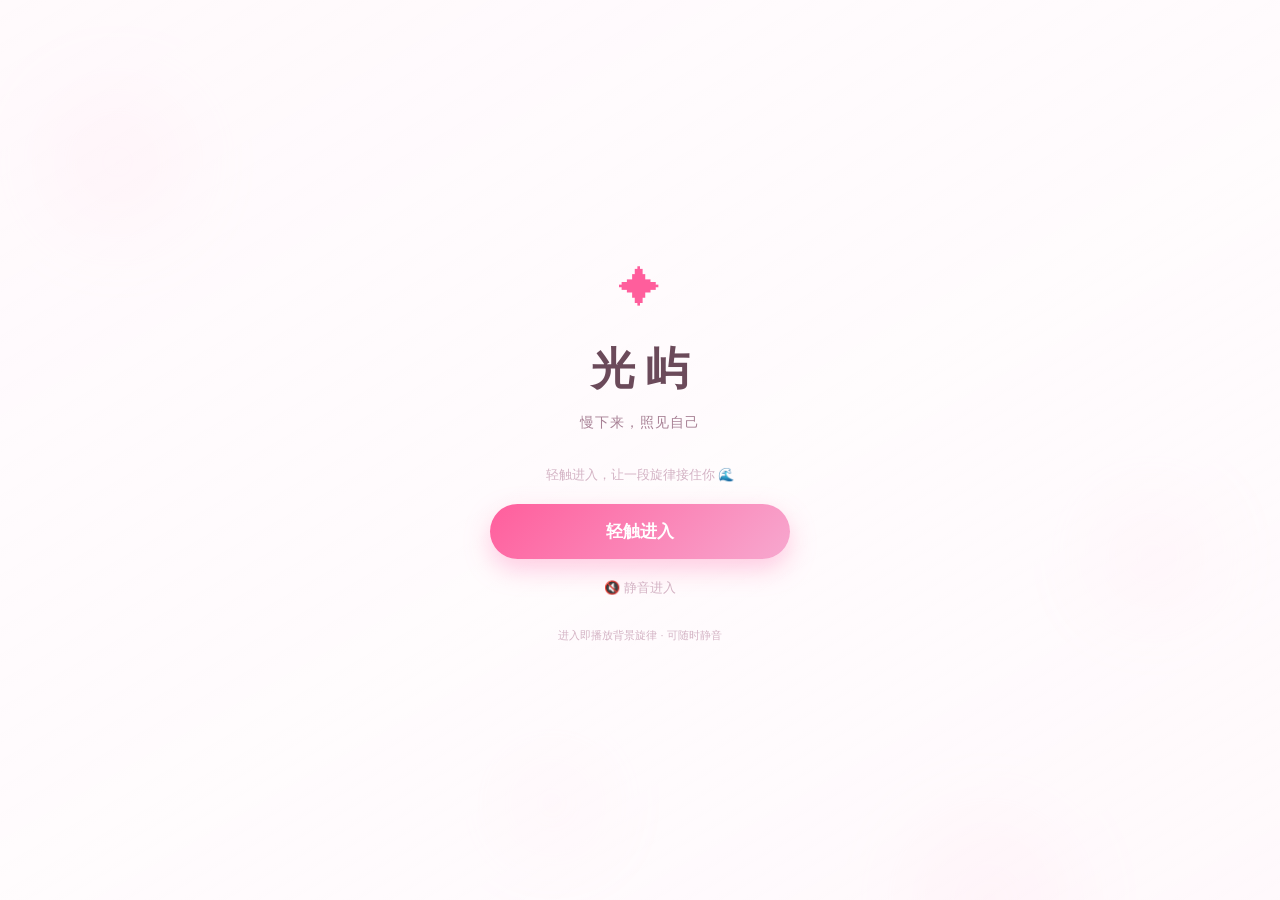
==== commit 2a4650bc: "style: 网页端改粉色梦幻主题；新增五行BGM素材与bgm.mp3" ====
--- a/mp-mini/index.html
+++ b/mp-mini/index.html
@@ -3,9 +3,9 @@
 <head>
   <meta charset="UTF-8">
   <meta name="viewport" content="width=device-width, initial-scale=1.0, maximum-scale=1.0, user-scalable=no">
-  <meta name="theme-color" content="#faf7f2">
+  <meta name="theme-color" content="#ffe9f3">
   <link rel="icon" href="data:image/svg+xml,%3Csvg xmlns='http://www.w3.org/2000/svg' viewBox='0 0 100 100'%3E%3Ctext y='0.9em' font-size='90'%3E%E2%9C%A6%3C/text%3E%3C/svg%3E">
-  <title>光屿 · 玄学疗愈</title>
+  <title>光屿 · 心灵驿站</title>
   <link rel="stylesheet" href="css/style.css">
 </head>
 <body>
@@ -17,7 +17,7 @@
         <span class="brand-name">光屿</span>
       </div>
       <div class="topbar-actions">
-        <!-- 顶部音频按钮 已删除（小程序版无背景乐） -->
+        <button class="topbar-audio" id="btnSplashToggle" type="button" title="背景旋律" aria-label="背景旋律开关">🔊</button>
         <span class="date-label" id="todayLabel"></span>
       </div>
     </div>
@@ -31,9 +31,11 @@
     <div class="splash-inner">
       <div class="splash-mark">✦</div>
       <h1 class="splash-name">光屿</h1>
-      <p class="splash-sub">玄学疗愈 · 慢下来，照见自己</p>
-      <p class="splash-tip" id="splashTip">轻触进入 🌊</p>
-      <button class="splash-enter" id="btnEnter" type="button">轻触进入光屿</button>
+      <p class="splash-sub">慢下来，照见自己</p>
+      <p class="splash-tip" id="splashTip">轻触进入，让一段旋律接住你 🌊</p>
+      <button class="splash-enter" id="btnEnter" type="button">轻触进入</button>
+      <button class="splash-mute" id="btnSplashMute" type="button">🔇 静音进入</button>
+      <p class="splash-foot">进入即播放背景旋律 · 可随时静音</p>
     </div>
   </div>
 
@@ -41,7 +43,17 @@
   <main class="app">
     <!-- 页面：首页 -->
     <section class="page active" id="page-home">
-      <!-- 今日肯定语卡片 已删除 -->
+      <!-- 今日肯定语卡片 -->
+      <div class="card affirmation-card">
+        <div class="card-tag">今日肯定语</div>
+        <p class="affirmation-text" id="affirmationText">加载中…</p>
+        <p class="affirmation-source" id="affirmationSource" style="display:none;"></p>
+        <div class="affirmation-actions">
+          <button class="btn btn-ghost btn-sm" id="refreshAffirmation">换一条</button>
+          <button class="btn btn-ghost btn-sm" id="saveAffirmation">收藏</button>
+          <button class="btn btn-ghost btn-sm" id="shareAffirmation">分享</button>
+        </div>
+      </div>
 
       <!-- 今日 Tips -->
       <div class="card tip-card">
@@ -65,7 +77,7 @@
       <div class="quick-grid">
         <button class="quick-item" data-nav="wish">
           <span class="quick-icon">🌙</span>
-          <span class="quick-label">许愿</span>
+          <span class="quick-label">手记</span>
         </button>
         <button class="quick-item" data-nav="music">
           <span class="quick-icon">🎧</span>
@@ -74,102 +86,75 @@
       </div>
     </section>
 
-    <!-- 页面：许愿显化 -->
+    <!-- 页面：手记 -->
     <section class="page" id="page-wish">
       <div class="page-head">
         <button class="btn-back" data-nav="home">‹</button>
-        <h2 class="page-title">我的心愿</h2>
-        <button class="btn btn-primary" id="btnNewWish" style="padding:8px 12px;font-size:18px;line-height:1;" title="许下心愿">+</button>
+        <h2 class="page-title">我的手记</h2>
+        <button class="btn btn-primary" id="btnNewWish" style="padding:8px 12px;font-size:18px;line-height:1;" title="写一段手记">+</button>
       </div>
 
       <div class="wish-list" id="wishList"></div>
       <div class="empty-state" id="wishEmpty">
         <p class="empty-icon">🕯️</p>
-        <p>还没有愿望，许下你的第一个心愿吧</p>
+        <p>还没有手记，写下你的第一段想法吧</p>
       </div>
     </section>
 
-    <!-- 页面：定制音乐 -->
+    <!-- 页面：AI 旋律工坊 -->
     <section class="page" id="page-music">
       <div class="page-head">
         <button class="btn-back" data-nav="home">‹</button>
-        <h2 class="page-title">定制音乐</h2>
+        <h2 class="page-title">AI 旋律工坊</h2>
       </div>
       <div class="subtabs" id="musicTabs">
-        <button class="subtab active" type="button" data-sub="custom">🎵 定制</button>
-        <button class="subtab" type="button" data-sub="lib">📚 伴奏库</button>
-        <!-- 经文库子项已删除 -->
-      </div>
-
-      <!-- 定制流程 -->
+        <button class="subtab active" type="button" data-sub="custom">🎵 AI 生成</button>
+        <button class="subtab" type="button" data-sub="lib">📚 旋律库</button>
+      </div>
+
+      <!-- AI 生成（C+D：生日 + 偏好 → bgm-custom/ 本地旋律） -->
       <div id="musicCustom">
       <div class="card">
-        <div class="card-tag">定制你的高能量 Sub</div>
+        <div class="card-tag">按生日生成旋律</div>
+        <p class="upload-hint">基于你的出生月份与音乐偏好，从本地 AI 合成旋律库中匹配一段。仅为音乐风格探索，不构成命理、医疗或情感建议。</p>
         <form id="musicForm" class="music-form">
           <div class="form-group">
-            <label>显化目标</label>
-            <div class="chip-group" id="goalChips">
-              <button type="button" class="chip active" data-goal="爱情">爱情</button>
-              <button type="button" class="chip" data-goal="财富">财富</button>
-              <button type="button" class="chip" data-goal="健康">健康</button>
-              <button type="button" class="chip" data-goal="内在平静">内在平静</button>
-              <button type="button" class="chip" data-goal="事业">事业</button>
-            </div>
-          </div>
-          <div class="form-group">
-            <label>愿望提示词（告诉 AI 你想要什么）</label>
-            <textarea id="wishPrompt" rows="2" maxlength="100" placeholder="例如：今年存下 20 万 / 想遇到对的人 / 想睡个好觉… AI 会为你自动匹配目标、风格和特效音"></textarea>
-          </div>
-          <div class="form-group">
-            <label>能量频率</label>
-            <div class="chip-group" id="freqChips">
-              <button type="button" class="chip active" data-freq="432">432 Hz</button>
-              <button type="button" class="chip" data-freq="528">528 Hz</button>
-              <button type="button" class="chip" data-freq="639">639 Hz</button>
-              <button type="button" class="chip" data-freq="741">741 Hz</button>
-            </div>
-          </div>
-          <div class="form-group">
-            <label>伴奏风格</label>
-            <div class="chip-group" id="styleChips">
-              <button type="button" class="chip active" data-style="auto">AI 自动匹配</button>
-              <button type="button" class="chip" data-style="浪漫流行">浪漫流行</button>
-              <button type="button" class="chip" data-style="轻快民谣">轻快民谣</button>
-              <button type="button" class="chip" data-style="空灵氛围">空灵氛围</button>
-              <button type="button" class="chip" data-style="钢琴叙事">钢琴叙事</button>
-              <button type="button" class="chip" data-style="温暖治愈">温暖治愈</button>
-              <button type="button" class="chip" data-style="清新流行">清新流行</button>
-            </div>
-          </div>
-          <div class="form-group">
-            <label>氛围特效音（可多选）</label>
-            <div class="chip-group" id="fxChips">
-              <button type="button" class="chip" data-fx="rain">🌧️ 细雨</button>
-              <button type="button" class="chip" data-fx="waves">🌊 海浪</button>
-              <button type="button" class="chip" data-fx="stream">🏞️ 溪流</button>
-              <button type="button" class="chip" data-fx="fire">🔥 篝火</button>
-              <button type="button" class="chip" data-fx="birds">🐦 鸟鸣</button>
-              <button type="button" class="chip" data-fx="chime">🎐 风铃</button>
-              <button type="button" class="chip" data-fx="coins">🪙 金币</button>
+            <label>你的生日</label>
+            <input type="date" id="birthday" class="form-input" max="2025-12-31">
+          </div>
+          <div class="form-group">
+            <label>音乐情绪（想要的感觉）</label>
+            <div class="chip-group" id="moodChips">
+              <button type="button" class="chip active" data-mood="calm">平静</button>
+              <button type="button" class="chip" data-mood="active">活力</button>
+              <button type="button" class="chip" data-mood="sad">忧伤</button>
+              <button type="button" class="chip" data-mood="hope">希望</button>
+              <button type="button" class="chip" data-mood="focus">专注</button>
+            </div>
+          </div>
+          <div class="form-group">
+            <label>音色偏好</label>
+            <div class="chip-group" id="toneChips">
+              <button type="button" class="chip active" data-tone="bright">明亮</button>
+              <button type="button" class="chip" data-tone="warm">温润</button>
+              <button type="button" class="chip" data-tone="deep">沉稳</button>
+              <button type="button" class="chip" data-tone="clear">清透</button>
+              <button type="button" class="chip" data-tone="vast">深邃</button>
             </div>
           </div>
           <div class="form-group">
             <label>时长</label>
             <div class="chip-group" id="durChips">
-              <button type="button" class="chip" data-dur="5">5 分钟</button>
-              <button type="button" class="chip active" data-dur="10">10 分钟</button>
-              <button type="button" class="chip" data-dur="15">15 分钟</button>
-            </div>
-          </div>
-          <div class="form-group">
-            <label>给这段音乐取名（可选）</label>
-            <input type="text" id="musicName" placeholder="例如：睡前显化 · 爱情" maxlength="30">
-          </div>
-          <label class="toggle-row" style="display:none;">
-            <input type="checkbox" id="withScripture">
-            <span>📜 加入高能量肯定语（随音乐循环诵读）</span>
-          </label>
-          <button type="submit" class="btn btn-primary btn-block" id="btnGenerate">生成我的定制音乐</button>
+              <button type="button" class="chip" data-dur="30">30 秒</button>
+              <button type="button" class="chip active" data-dur="60">1 分钟</button>
+              <button type="button" class="chip" data-dur="180">3 分钟</button>
+            </div>
+          </div>
+          <div class="form-group">
+            <label>给这段旋律取名（可选）</label>
+            <input type="text" id="musicName" placeholder="例如：晨间旋律" maxlength="30">
+          </div>
+          <button type="submit" class="btn btn-primary btn-block" id="btnGenerate">匹配我的旋律</button>
         </form>
       </div>
 
@@ -181,7 +166,7 @@
         </div>
         <div class="player-inner">
           <div class="player-visual" id="playerVisual" title="点击进入沉浸模式">✦</div>
-          <div class="player-title" id="playerTitle">定制音乐</div>
+          <div class="player-title" id="playerTitle">你的旋律</div>
           <div class="player-sub" id="playerSub"></div>
           <div class="player-controls">
             <button class="btn btn-primary" id="btnPlayPause">播放</button>
@@ -195,36 +180,36 @@
 
       </div><!-- /musicCustom -->
 
-      <!-- 伴奏库（内置免版权曲库 + 我的上传，统一搜索筛选） -->
+      <!-- 旋律库（本地 AI 合成库 + 我的上传） -->
       <div id="musicLib">
       <div class="card">
-        <div class="card-tag">🎵 伴奏库</div>
-        <p class="upload-hint">内置免版权合成曲库，开箱即播、可下载；也能上传你自己的 mp3 当专属伴奏。</p>
+        <div class="card-tag">🎵 旋律库</div>
+        <p class="upload-hint">本地 AI 合成的旋律库（26 首），按情绪 / 音色搜索与试听。也能上传你自己的 mp3 当背景旋律。</p>
         <div class="lib-tools">
-          <input type="text" id="libSearch" class="lib-search" placeholder="搜索曲名 / 标签 / 主题…">
+          <input type="text" id="libSearch" class="lib-search" placeholder="搜索调性 / BPM / 情绪…">
           <div class="chip-group lib-filter" id="libFilterChips">
             <button type="button" class="chip active" data-goal="all">全部</button>
-            <button type="button" class="chip" data-goal="爱情">爱情</button>
-            <button type="button" class="chip" data-goal="财富">财富</button>
-            <button type="button" class="chip" data-goal="健康">健康</button>
-            <button type="button" class="chip" data-goal="内在平静">内在平静</button>
-            <button type="button" class="chip" data-goal="事业">事业</button>
+            <button type="button" class="chip" data-goal="calm">平静</button>
+            <button type="button" class="chip" data-goal="active">活力</button>
+            <button type="button" class="chip" data-goal="sad">忧伤</button>
+            <button type="button" class="chip" data-goal="hope">希望</button>
+            <button type="button" class="chip" data-goal="focus">专注</button>
           </div>
         </div>
         <div class="lib-section">
-          <div class="lib-section-title">✨ 预置曲库</div>
+          <div class="lib-section-title">🎼 AI 旋律库</div>
           <div class="music-list" id="presetList"></div>
         </div>
         <div class="lib-section">
           <div class="lib-section-title">📥 我上传的</div>
           <div class="form-group">
-            <label>上传主题</label>
+            <label>分类</label>
             <div class="chip-group" id="importGoalChips">
-              <button type="button" class="chip active" data-goal="爱情">爱情</button>
-              <button type="button" class="chip" data-goal="财富">财富</button>
-              <button type="button" class="chip" data-goal="健康">健康</button>
-              <button type="button" class="chip" data-goal="内在平静">内在平静</button>
-              <button type="button" class="chip" data-goal="事业">事业</button>
+              <button type="button" class="chip active" data-goal="calm">平静</button>
+              <button type="button" class="chip" data-goal="active">活力</button>
+              <button type="button" class="chip" data-goal="sad">忧伤</button>
+              <button type="button" class="chip" data-goal="hope">希望</button>
+              <button type="button" class="chip" data-goal="focus">专注</button>
             </div>
           </div>
           <button type="button" class="btn btn-ghost btn-block" id="btnImportMusic">＋ 上传音乐文件</button>
@@ -470,7 +455,7 @@
           <span class="fate-v" id="fateStrength"></span>
         </div>
         <div class="fate-elements">
-          <div class="fate-elements-title">五行分布</div>
+          <div class="fate-elements-title">调性偏好分布</div>
           <div class="wu-bars" id="fateWuBars"></div>
         </div>
         <div class="fate-note" id="fateNote"></div>
@@ -658,7 +643,7 @@
 
       <!-- 数据看板 -->
       <div class="card">
-        <div class="card-tag">我的疗愈足迹</div>
+        <div class="card-tag">我的足迹</div>
         <div class="mine-stats" id="mineStats"></div>
       </div>
 
@@ -672,7 +657,7 @@
       <div class="card">
         <div class="card-tag">我的内容</div>
         <div class="mine-subtabs" id="mineSubTabs">
-          <button class="mine-subtab active" type="button" data-arc="wishes">愿望</button>
+          <button class="mine-subtab active" type="button" data-arc="wishes">手记</button>
           <button class="mine-subtab" type="button" data-arc="affirm">收藏肯定语</button>
           <button class="mine-subtab" type="button" data-arc="tarot">塔罗记录</button>
         </div>
@@ -682,23 +667,23 @@
       <!-- 成就分享卡 -->
       <div class="card">
         <div class="card-tag">成就分享卡</div>
-        <p class="upload-hint">把你在光屿的疗愈足迹，生成一张专属卡片，保存或分享给朋友。</p>
+        <p class="upload-hint">把你在光屿的足迹，生成一张总结卡片，保存或分享给朋友。</p>
         <button class="btn btn-primary btn-block" id="btnShareCard" type="button">生成我的光屿卡片</button>
         <div id="mineShareCard" style="display:none;"></div>
       </div>
 
       <!-- 升级 / 真人导师（规划入口） -->
       <div class="card">
-        <div class="card-tag">进阶疗愈</div>
+        <div class="card-tag">更多</div>
         <div class="mine-entry-list">
           <button class="mine-entry" id="entryVip" type="button">
             <span class="mine-entry-icon">👑</span>
-            <span class="mine-entry-txt"><b>光屿会员</b><i>解锁全部频率 · AI 无限对话 · 专属牌阵</i></span>
+            <span class="mine-entry-txt"><b>光屿会员</b><i>AI 无限对话 · 全部牌阵</i></span>
             <span class="mine-entry-tag">规划中</span>
           </button>
           <button class="mine-entry" id="entryMentor" type="button">
             <span class="mine-entry-icon">🕊️</span>
-            <span class="mine-entry-txt"><b>真人疗愈导师</b><i>1v1 对话 · 工作坊 · 定制疗程</i></span>
+            <span class="mine-entry-txt"><b>真人陪伴</b><i>专业对话与倾听</i></span>
             <span class="mine-entry-tag">规划中</span>
           </button>
         </div>
@@ -710,7 +695,7 @@
         <div class="mine-entry-list">
           <button class="mine-entry" id="btnExportData" type="button">
             <span class="mine-entry-icon">📤</span>
-            <span class="mine-entry-txt"><b>导出我的数据</b><i>把愿望、记录备份成 JSON 文件</i></span>
+            <span class="mine-entry-txt"><b>导出我的数据</b><i>把手记、记录备份成 JSON 文件</i></span>
             <span class="mine-entry-arrow">›</span>
           </button>
           <button class="mine-entry" id="btnClearData" type="button">
@@ -737,7 +722,7 @@
     </button>
     <button class="tab-item" data-nav="wish">
       <span class="tab-icon">🌙</span>
-      <span class="tab-label">许愿</span>
+      <span class="tab-label">手记</span>
     </button>
     <button class="tab-item" data-nav="music">
       <span class="tab-icon">🎧</span>
@@ -757,21 +742,21 @@
     </button>
   </nav>
 
-  <!-- 许愿弹窗 -->
+  <!-- 手记弹窗 -->
   <div class="modal" id="wishModal" style="display:none;">
     <div class="modal-mask" data-close="wishModal"></div>
     <div class="modal-body">
       <div class="modal-head">
-        <h3 id="wishModalTitle">许下心愿</h3>
+        <h3 id="wishModalTitle">写一段手记</h3>
         <button class="modal-close" data-close="wishModal">✕</button>
       </div>
       <form id="wishForm">
         <div class="form-group">
-          <label>你的愿望</label>
-          <input type="text" id="wishText" placeholder="例如：今年遇到互相喜欢的人" maxlength="60" required>
+          <label>内容</label>
+          <input type="text" id="wishText" placeholder="例如：今天的小确幸或想法…" maxlength="60" required>
         </div>
         <div class="form-group">
-          <label>愿望分类</label>
+          <label>分类标签</label>
           <div class="chip-group" id="wishCatChips">
             <button type="button" class="chip active" data-cat="爱情">爱情</button>
             <button type="button" class="chip" data-cat="事业">事业</button>
@@ -784,7 +769,7 @@
           <label>期望期限（可选）</label>
           <input type="date" id="wishDeadline">
         </div>
-        <button type="submit" class="btn btn-primary btn-block">保存愿望</button>
+        <button type="submit" class="btn btn-primary btn-block">保存</button>
       </form>
     </div>
   </div>
--- a/mp-mini/css/style.css
+++ b/mp-mini/css/style.css
@@ -1,18 +1,18 @@
 :root {
-  --bg: #faf7f2;
+  --bg: #fff5fa;
   --bg-card: #ffffff;
-  --ink: #3a3440;
-  --ink-soft: #8a8394;
-  --ink-faint: #b6afc0;
-  --brand: #c9a5d6;      /* 温柔紫 */
-  --brand-deep: #a67bb8;
-  --brand-soft: #f0e7f5;
-  --accent: #a67bb8;     /* 强调色（经文高亮 / 开关） */
-  --gold: #d4b483;
-  --gold-soft: #f7efe0;
-  --rose: #e0a3b0;
-  --line: #efe9f0;
-  --shadow: 0 6px 24px rgba(160, 120, 180, 0.10);
+  --ink: #6b4a5a;
+  --ink-soft: #a88195;
+  --ink-faint: #d4b3c4;
+  --brand: #ffb3d9;      /* 梦幻粉 */
+  --brand-deep: #ff5e9c;
+  --brand-soft: #ffe3f1;
+  --accent: #ff5e9c;     /* 强调色（经文高亮 / 开关） */
+  --gold: #f7a8cf;
+  --gold-soft: #fde6f0;
+  --rose: #ff9ec0;
+  --line: #ffd9ea;
+  --shadow: 0 6px 24px rgba(255, 122, 176, 0.10);
   --radius: 18px;
   --radius-sm: 12px;
   --safe-bottom: env(safe-area-inset-bottom, 0px);
@@ -36,7 +36,7 @@
   position: sticky;
   top: 0;
   z-index: 20;
-  background: rgba(250, 247, 242, 0.9);
+  background: rgba(255, 245, 250, 0.9);
   backdrop-filter: blur(10px);
   border-bottom: 1px solid var(--line);
 }
@@ -82,7 +82,7 @@
 
 /* ===== 肯定语 ===== */
 .affirmation-card {
-  background: linear-gradient(135deg, #f7ecf9, #fdf6f1);
+  background: linear-gradient(135deg, #ffe9f3, #fff5fa);
   text-align: center;
 }
 .affirmation-text {
@@ -243,7 +243,7 @@
   background-image: var(--timg);
   background-position: center;
   background-size: cover;
-  background-color: #f6f2fb;
+  background-color: #fff0f7;
   transform: scale(1.06);
   animation: themeZoom 28s ease-in-out infinite alternate;
 }
@@ -287,12 +287,12 @@
   66% { transform: translate(-22px, 24px) scale(0.94); }
 }
 /* 五个主题配图 */
-.theme-love    { --timg: url('../img/love.png');    --torb: rgba(239,154,184,0.45); }
-.theme-wealth  { --timg: url('../img/wealth.png');  --torb: rgba(230,194,110,0.45); }
-.theme-health  { --timg: url('../img/health.png');  --torb: rgba(143,201,163,0.45); }
-.theme-calm    { --timg: url('../img/calm.png');    --torb: rgba(152,174,224,0.45); }
-.theme-career  { --timg: url('../img/career.png');  --torb: rgba(131,191,201,0.45); }
-.theme-default { --timg: url('../img/calm.png');    --torb: rgba(179,157,219,0.45); }
+.theme-love    { --timg: url('../img/love.png');    --torb: rgba(255,158,196,0.5); }
+.theme-wealth  { --timg: url('../img/wealth.png');  --torb: rgba(245,179,212,0.5); }
+.theme-health  { --timg: url('../img/health.png');  --torb: rgba(255,180,210,0.5); }
+.theme-calm    { --timg: url('../img/calm.png');    --torb: rgba(255,170,205,0.5); }
+.theme-career  { --timg: url('../img/career.png');  --torb: rgba(255,190,215,0.5); }
+.theme-default { --timg: url('../img/calm.png');    --torb: rgba(255,150,195,0.5); }
 
 .player-inner { position: relative; z-index: 1; }
 
@@ -306,7 +306,7 @@
   justify-content: center;
   opacity: 0;
   transition: opacity 0.45s ease;
-  background: #f6f2fb;
+  background: #fff0f7;
 }
 .screensaver.show { opacity: 1; }
 .screensaver .theme-bg { inset: 0; opacity: 1; }
@@ -411,7 +411,7 @@
 .tarot-card-wrap.flip { animation: tarotFlip .55s ease; }
 .tarot-down {
   width: 100%; aspect-ratio: 5 / 7; border-radius: 10px; cursor: pointer;
-  background: linear-gradient(150deg, #b89ad0, #8a6fb0);
+  background: linear-gradient(150deg, #ff9ec7, #ff5e9c);
   color: #fff; display: flex; align-items: center; justify-content: center;
   box-shadow: 0 4px 12px rgba(138,111,176,.28); border: 1px solid rgba(255,255,255,.4);
   font-size: 20px;
@@ -450,8 +450,8 @@
 .tarot-deck-card { position: relative; border: none; background: none; padding: 0; cursor: pointer; border-radius: 7px; aspect-ratio: 180 / 300; overflow: hidden; transition: transform .12s ease, box-shadow .12s ease; }
 .tarot-deck-card:hover { transform: translateY(-2px); }
 .tarot-deck-card:active { transform: scale(.94); }
-.tarot-deck-back { display: flex; align-items: center; justify-content: center; width: 100%; height: 100%; background: linear-gradient(160deg, #6a4f8f, #4a3568); border: 1px solid #8a6fb0; border-radius: 7px; box-shadow: inset 0 0 0 2px rgba(255,255,255,.12); }
-.tarot-deck-mark { color: #e9c39a; font-size: 15px; opacity: .9; }
+.tarot-deck-back { display: flex; align-items: center; justify-content: center; width: 100%; height: 100%; background: linear-gradient(160deg, #d96fa6, #c44f86); border: 1px solid #ff5e9c; border-radius: 7px; box-shadow: inset 0 0 0 2px rgba(255,255,255,.12); }
+.tarot-deck-mark { color: #ffb8d8; font-size: 15px; opacity: .9; }
 .tarot-deck-card.drawn { cursor: default; }
 .tarot-deck-card .tarot-svg { width: 100%; height: auto; display: block; border-radius: 7px; filter: drop-shadow(0 3px 8px rgba(138,111,176,.3)); }
 .tarot-deck-check { position: absolute; top: 3px; right: 3px; width: 17px; height: 17px; line-height: 17px; text-align: center; border-radius: 50%; background: var(--brand-deep); color: #fff; font-size: 11px; box-shadow: 0 1px 4px rgba(0,0,0,.3); }
@@ -636,7 +636,7 @@
   width: 62px; height: 62px; flex: none;
   border: none; border-radius: 50%;
   background: linear-gradient(135deg, var(--brand-soft), var(--gold-soft));
-  box-shadow: 0 4px 14px rgba(166, 123, 184, 0.18);
+  box-shadow: 0 4px 14px rgba(255, 122, 176, 0.18);
   font-size: 30px; line-height: 1;
   cursor: pointer;
   display: flex; align-items: center; justify-content: center;
@@ -753,7 +753,7 @@
     radial-gradient(120% 90% at 15% 0%, rgba(201,165,214,.35), transparent 55%),
     radial-gradient(110% 80% at 100% 30%, rgba(212,180,131,.28), transparent 55%),
     radial-gradient(120% 90% at 40% 110%, rgba(224,163,176,.28), transparent 55%),
-    linear-gradient(160deg, #f7f0fa, #efe6f6 55%, #f9f0e9);
+    linear-gradient(160deg, #ffeef6, #ffdff0 55%, #fff2f8);
   box-shadow: var(--shadow);
 }
 .share-card-top { font-size: 20px; font-weight: 700; color: var(--ink); }
@@ -813,11 +813,11 @@
 .splash {
   position: fixed; inset: 0; z-index: 60;
   display: flex; align-items: center; justify-content: center;
-  background: linear-gradient(160deg, #f3ecf7, #efe6f6 55%, #f9f0e9);
+  background: linear-gradient(160deg, #ffe9f3, #ffdff0 55%, #fff2f8);
   opacity: 1; transition: opacity .6s ease;
 }
 .splash.hide { opacity: 0; pointer-events: none; }
-.splash .theme-bg { inset: 0; opacity: 1; --torb: rgba(179, 157, 219, 0.45); }
+.splash .theme-bg { inset: 0; opacity: 1; --torb: rgba(255, 150, 195, 0.45); }
 .splash-inner {
   position: relative; z-index: 2;
   text-align: center; padding: 0 30px; max-width: 360px; width: 100%;
@@ -841,7 +841,7 @@
   border: none; border-radius: 30px;
   background: linear-gradient(135deg, var(--brand-deep), var(--gold));
   color: #fff; font-size: 17px; font-weight: 700; cursor: pointer;
-  box-shadow: 0 10px 26px rgba(166, 123, 184, .38);
+  box-shadow: 0 10px 26px rgba(255, 122, 176, .38);
   transition: transform .15s ease;
 }
 .splash-enter:active { transform: scale(.97); }
@@ -858,14 +858,14 @@
   display: grid; grid-template-columns: repeat(3, 1fr); gap: 10px; margin: 6px 0 14px;
 }
 .astro-die {
-  background: linear-gradient(160deg, #fbf6ff, #f1e8f8);
-  border: 1px solid rgba(166, 123, 184, .25);
+  background: linear-gradient(160deg, #fff0f7, #ffe3f1);
+  border: 1px solid rgba(255, 122, 176, .25);
   border-radius: 16px; padding: 16px 8px; text-align: center;
-  box-shadow: 0 6px 16px rgba(166, 123, 184, .14);
+  box-shadow: 0 6px 16px rgba(255, 122, 176, .14);
 }
 .astro-sym {
   font-size: 34px; line-height: 1; color: var(--brand-deep);
-  text-shadow: 0 2px 8px rgba(166, 123, 184, .3);
+  text-shadow: 0 2px 8px rgba(255, 122, 176, .3);
 }
 .astro-die-name { font-size: 15px; font-weight: 700; color: var(--ink); margin-top: 8px; }
 .astro-die-role { font-size: 11px; color: var(--ink-faint); margin-top: 4px; }
@@ -886,23 +886,23 @@
   display: grid; grid-template-columns: repeat(4, 1fr); gap: 8px; margin: 14px 0;
 }
 .zi-palace {
-  background: linear-gradient(160deg, #fbf7ff, #f3ecf8);
-  border: 1px solid rgba(166, 123, 184, .22);
+  background: linear-gradient(160deg, #fff5fa, #ffe9f3);
+  border: 1px solid rgba(255, 122, 176, .22);
   border-radius: 14px; padding: 9px 8px; min-height: 94px;
   display: flex; flex-direction: column; gap: 5px;
 }
-.zi-ming { border-color: var(--brand-deep); box-shadow: 0 6px 16px rgba(139, 107, 172, .22); }
+.zi-ming { border-color: var(--brand-deep); box-shadow: 0 6px 16px rgba(232, 90, 147, .22); }
 .zi-palace-head { display: flex; justify-content: space-between; align-items: baseline; }
 .zi-palace-name { font-size: 13px; font-weight: 700; color: var(--brand-deep); }
 .zi-palace-zhi { font-size: 11px; color: var(--ink-faint); }
 .zi-palace-stars { display: flex; flex-wrap: wrap; gap: 4px; }
-.zi-star { font-size: 12px; color: var(--ink); background: rgba(139, 107, 172, .1); border-radius: 8px; padding: 1px 6px; display: inline-flex; align-items: center; gap: 3px; }
+.zi-star { font-size: 12px; color: var(--ink); background: rgba(232, 90, 147, .1); border-radius: 8px; padding: 1px 6px; display: inline-flex; align-items: center; gap: 3px; }
 .zi-empty { color: var(--ink-faint); background: transparent; }
 .zi-sihua { font-style: normal; font-size: 10px; color: #c0392b; font-weight: 700; }
 .zi-palace-desc { font-size: 10.5px; color: var(--ink-faint); line-height: 1.5; margin-top: auto; }
 .zi-sihua-title, .zi-legend-title { font-size: 13px; font-weight: 700; color: var(--brand-deep); margin: 6px 0 8px; }
 .zi-sihua-row { display: flex; flex-wrap: wrap; gap: 8px; }
-.zi-sihua-item { font-size: 12px; color: var(--ink-soft); background: rgba(139, 107, 172, .08); border-radius: 10px; padding: 4px 10px; }
+.zi-sihua-item { font-size: 12px; color: var(--ink-soft); background: rgba(232, 90, 147, .08); border-radius: 10px; padding: 4px 10px; }
 .zi-sihua-item b { color: var(--brand-deep); margin-right: 3px; }
 .zi-legend-grid { display: grid; grid-template-columns: 1fr 1fr; gap: 8px 14px; }
 .zi-legend-item { font-size: 11.5px; color: var(--ink-faint); line-height: 1.6; }
@@ -913,48 +913,48 @@
 /* 每日一牌 */
 .daily-card-face { display: flex; flex-direction: column; align-items: center; text-align: center; padding: 8px 4px 4px; }
 .daily-sym { font-size: 56px; line-height: 1; margin-bottom: 8px; }
-.daily-name { font-size: 18px; font-weight: 700; color: var(--brand-deep, #6b5b95); }
+.daily-name { font-size: 18px; font-weight: 700; color: var(--brand-deep, #e85a93); }
 .daily-rev { font-size: 13px; color: var(--ink-faint); font-weight: 500; }
 .daily-meaning { font-size: 14.5px; color: var(--ink-soft); line-height: 1.8; margin-top: 10px; max-width: 92%; }
 .daily-actions, .daily-card .daily-actions { display: flex; gap: 10px; justify-content: center; margin-top: 12px; }
 
 /* 经文库 */
 .scripture-lib { display: flex; flex-direction: column; gap: 12px; margin-top: 6px; }
-.sl-item { background: linear-gradient(160deg, #fbf7ff, #f3ecf8); border: 1px solid rgba(166,123,184,.18); border-radius: 14px; padding: 12px 14px; }
-.sl-title { font-size: 15px; font-weight: 700; color: var(--brand-deep, #6b5b95); display: flex; align-items: center; justify-content: space-between; gap: 10px; }
+.sl-item { background: linear-gradient(160deg, #fff5fa, #ffe9f3); border: 1px solid rgba(166,123,184,.18); border-radius: 14px; padding: 12px 14px; }
+.sl-title { font-size: 15px; font-weight: 700; color: var(--brand-deep, #e85a93); display: flex; align-items: center; justify-content: space-between; gap: 10px; }
 .sl-read { flex: 0 0 auto; }
 .sl-lines { margin-top: 8px; }
 .sl-line { font-size: 14px; color: var(--ink-soft); line-height: 1.85; padding: 2px 0; }
-.sl-line.sr-active { color: var(--accent, #8a7bd8); font-weight: 600; transform: translateX(2px); background: rgba(166,123,184,.08); border-radius: 6px; }
+.sl-line.sr-active { color: var(--accent, #ff7eb0); font-weight: 600; transform: translateX(2px); background: rgba(166,123,184,.08); border-radius: 6px; }
 
 /* 神谕卡 */
 .oracle-card { display: flex; flex-direction: column; align-items: center; text-align: center; padding: 6px 4px; }
 .oracle-emoji { font-size: 64px; line-height: 1; margin-bottom: 10px; }
-.oracle-name { font-size: 20px; font-weight: 700; color: var(--brand-deep, #6b5b95); margin-bottom: 10px; }
+.oracle-name { font-size: 20px; font-weight: 700; color: var(--brand-deep, #e85a93); margin-bottom: 10px; }
 .oracle-msg { font-size: 15px; color: var(--ink-soft); line-height: 1.9; max-width: 94%; }
 
 /* 卢恩符文 */
 .rune-card { display: flex; flex-direction: column; align-items: center; text-align: center; padding: 6px 4px; }
-.rune-glyph { font-size: 72px; line-height: 1; color: var(--brand-deep, #6b5b95); margin-bottom: 10px; }
-.rune-name { font-size: 18px; font-weight: 700; color: var(--brand-deep, #6b5b95); margin-bottom: 8px; }
+.rune-glyph { font-size: 72px; line-height: 1; color: var(--brand-deep, #e85a93); margin-bottom: 10px; }
+.rune-name { font-size: 18px; font-weight: 700; color: var(--brand-deep, #e85a93); margin-bottom: 8px; }
 .rune-meaning { font-size: 15px; color: var(--ink); font-weight: 600; margin-bottom: 6px; }
 .rune-advice { font-size: 14px; color: var(--ink-soft); line-height: 1.85; max-width: 94%; }
 
 /* 灵摆 */
 .pendulum-ans { display: flex; flex-direction: column; align-items: center; text-align: center; padding: 6px 4px; }
 .pend-sym { font-size: 56px; line-height: 1; margin-bottom: 8px; }
-.pend-type { font-size: 22px; font-weight: 800; color: var(--brand-deep, #6b5b95); margin-bottom: 10px; }
+.pend-type { font-size: 22px; font-weight: 800; color: var(--brand-deep, #e85a93); margin-bottom: 10px; }
 .pend-msg { font-size: 15px; color: var(--ink-soft); line-height: 1.9; max-width: 94%; }
 
 /* 西洋星盘 / 数字命理 结果 */
-.astro-result .astro-sign, .numero-num { display: flex; align-items: center; gap: 10px; font-size: 20px; font-weight: 700; color: var(--brand-deep, #6b5b95); margin-bottom: 6px; }
+.astro-result .astro-sign, .numero-num { display: flex; align-items: center; gap: 10px; font-size: 20px; font-weight: 700; color: var(--brand-deep, #e85a93); margin-bottom: 6px; }
 .astro-sym { font-size: 30px; }
 .astro-el, .astro-trait, .numero-name { font-size: 14px; color: var(--ink-soft); margin-bottom: 4px; }
 .astro-reading, .numero-text { font-size: 14.5px; color: var(--ink-soft); line-height: 1.9; margin-top: 8px; }
 .numero-num { font-size: 22px; margin-bottom: 10px; }
-.numero-big { font-size: 56px; font-weight: 800; color: var(--brand-deep, #6b5b95); line-height: 1; }
+.numero-big { font-size: 56px; font-weight: 800; color: var(--brand-deep, #e85a93); line-height: 1; }
 .astro-synastry { margin-top: 14px; padding-top: 12px; border-top: 1px dashed rgba(166,123,184,.3); }
-.syn-title { font-size: 15px; font-weight: 700; color: var(--brand-deep, #6b5b95); margin-bottom: 8px; text-align: center; }
+.syn-title { font-size: 15px; font-weight: 700; color: var(--brand-deep, #e85a93); margin-bottom: 8px; text-align: center; }
 .syn-text { font-size: 14px; color: var(--ink-soft); line-height: 1.85; }
 
 /* 历史记录行 */
@@ -978,7 +978,7 @@
 .astro-readings { margin-top: 4px; }
 .astro-read-block { margin-bottom: 12px; }
 .astro-read-block:last-child { margin-bottom: 0; }
-.arb-h { font-size: 14px; font-weight: 700; color: var(--brand-deep, #6b5b95); margin-bottom: 4px; }
+.arb-h { font-size: 14px; font-weight: 700; color: var(--brand-deep, #e85a93); margin-bottom: 4px; }
 .arb-p { font-size: 14px; color: var(--ink-soft); line-height: 1.9; }
 .form-hint { display: block; margin-top: 5px; font-size: 12px; color: var(--ink-faint); }
 .form-two { display: flex; gap: 10px; }
@@ -991,7 +991,7 @@
 .lg-aspects { display: flex; flex-wrap: wrap; justify-content: center; gap: 4px 10px; }
 .lg-a { display: inline-flex; align-items: center; gap: 4px; font-size: 11px; color: var(--ink-faint); }
 .lg-a i { width: 12px; height: 3px; border-radius: 2px; display: inline-block; }
-.astro-sec-title { font-size: 13px; font-weight: 700; color: var(--brand-deep, #6b5b95); margin: 14px 0 6px; }
+.astro-sec-title { font-size: 13px; font-weight: 700; color: var(--brand-deep, #e85a93); margin: 14px 0 6px; }
 .astro-table { border-top: 1px solid rgba(166,123,184,.12); }
 .pt-head, .pt-row { display: grid; grid-template-columns: 1.15fr 1.15fr .55fr .8fr; gap: 6px; align-items: center; padding: 6px 0; font-size: 13px; }
 .pt-head { font-size: 11.5px; color: var(--ink-faint); border-bottom: 1px solid rgba(166,123,184,.12); }
